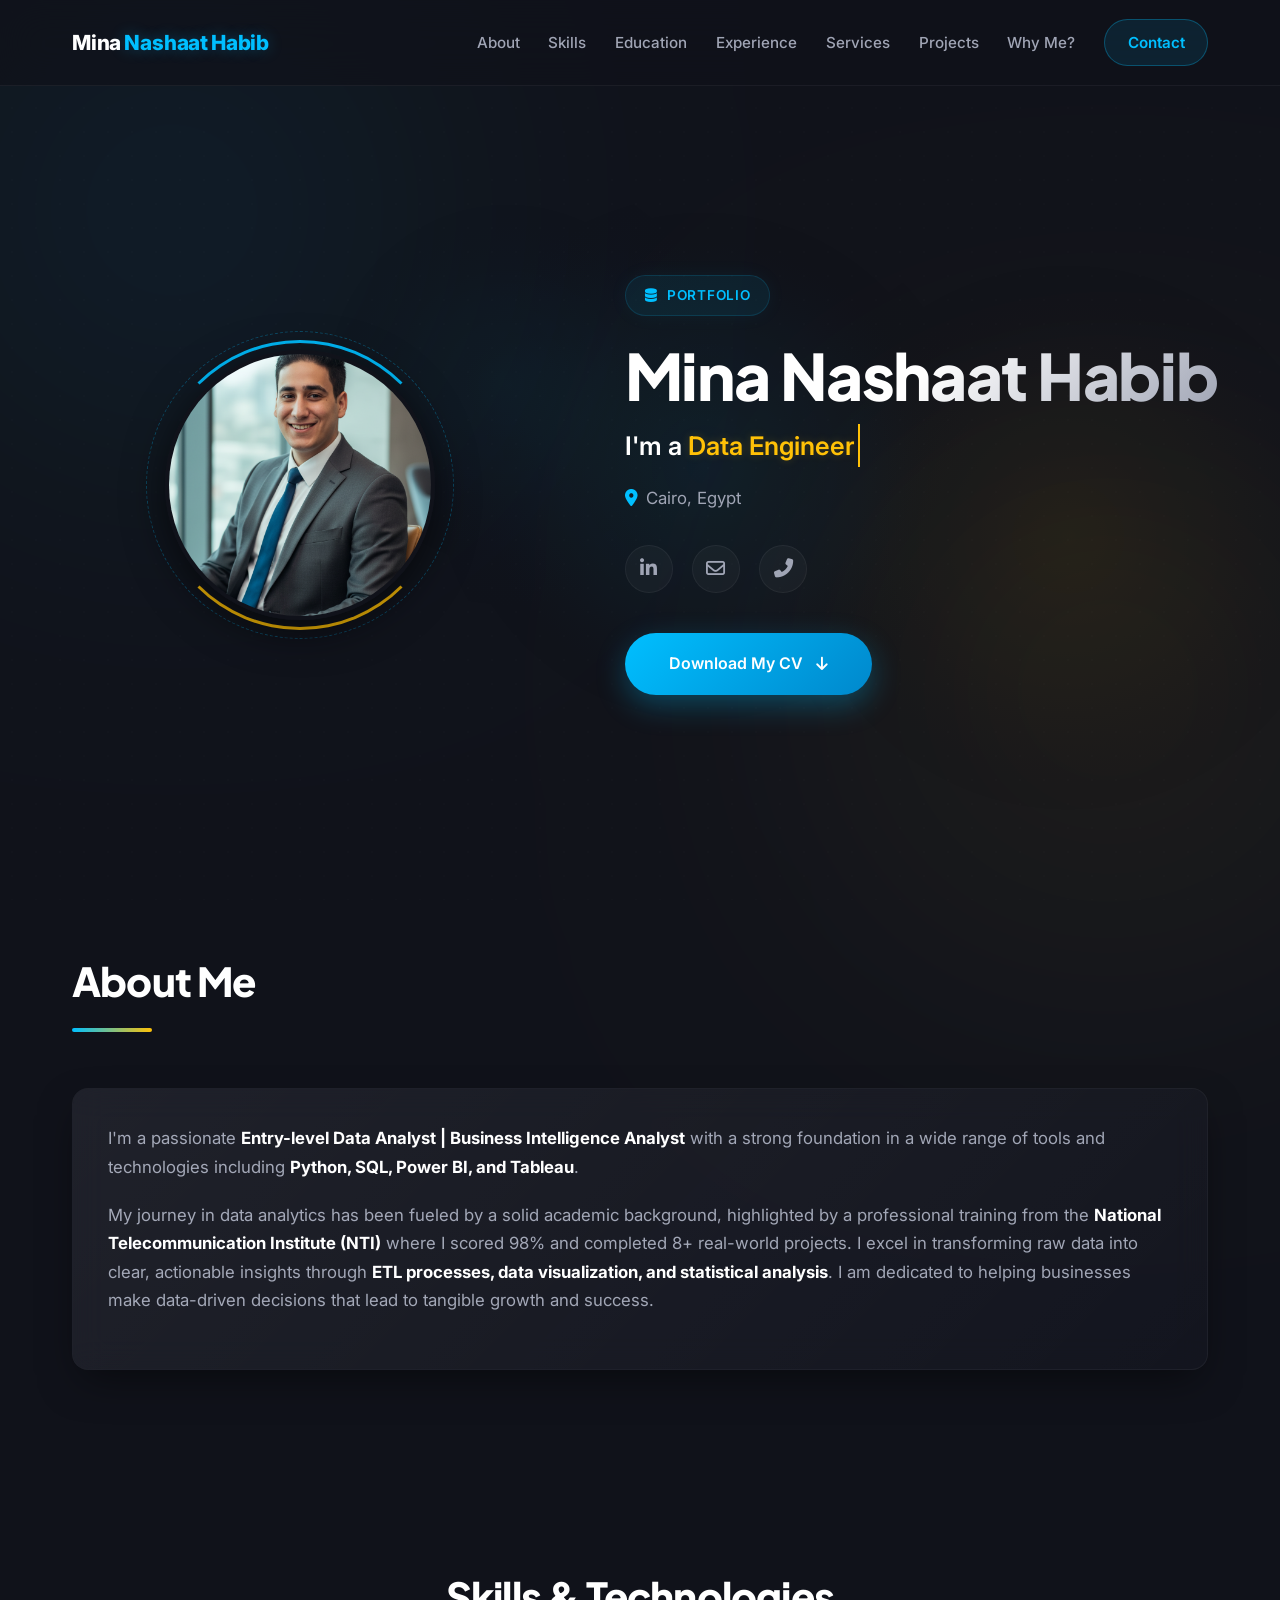
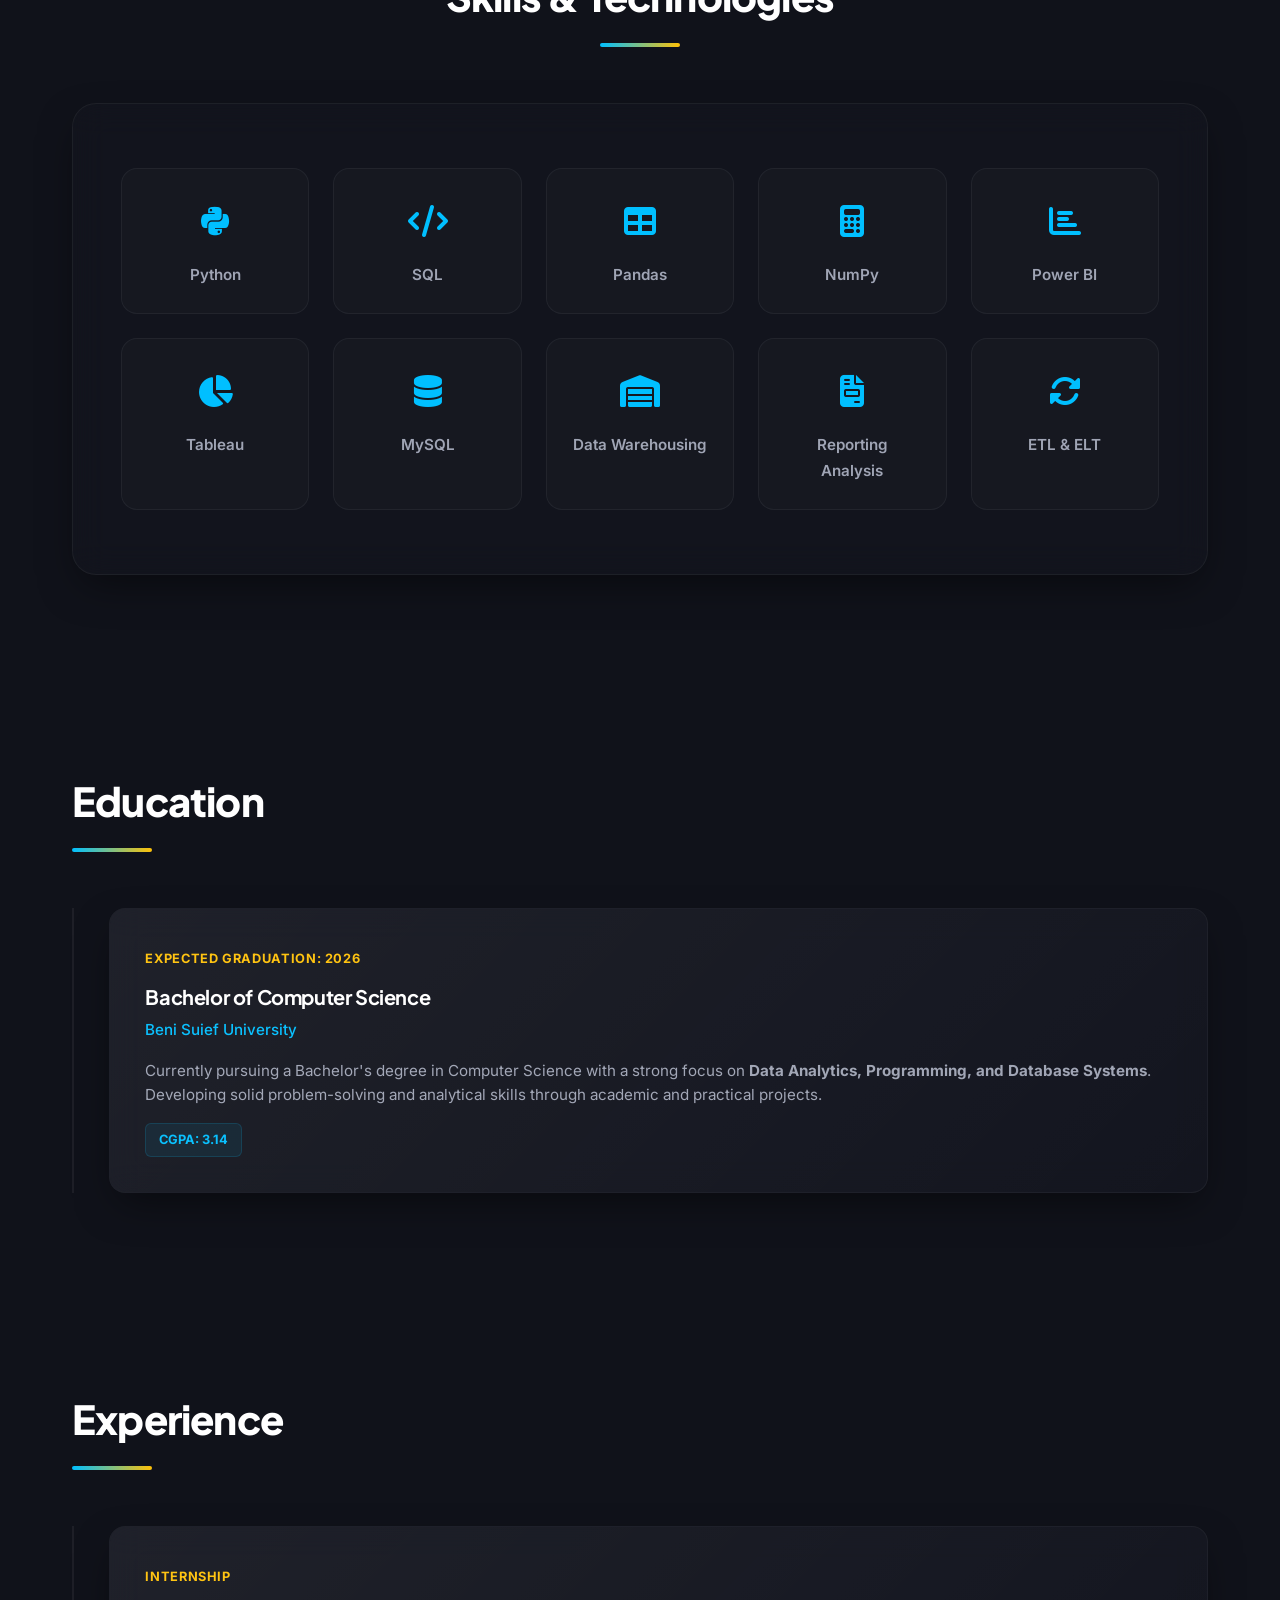
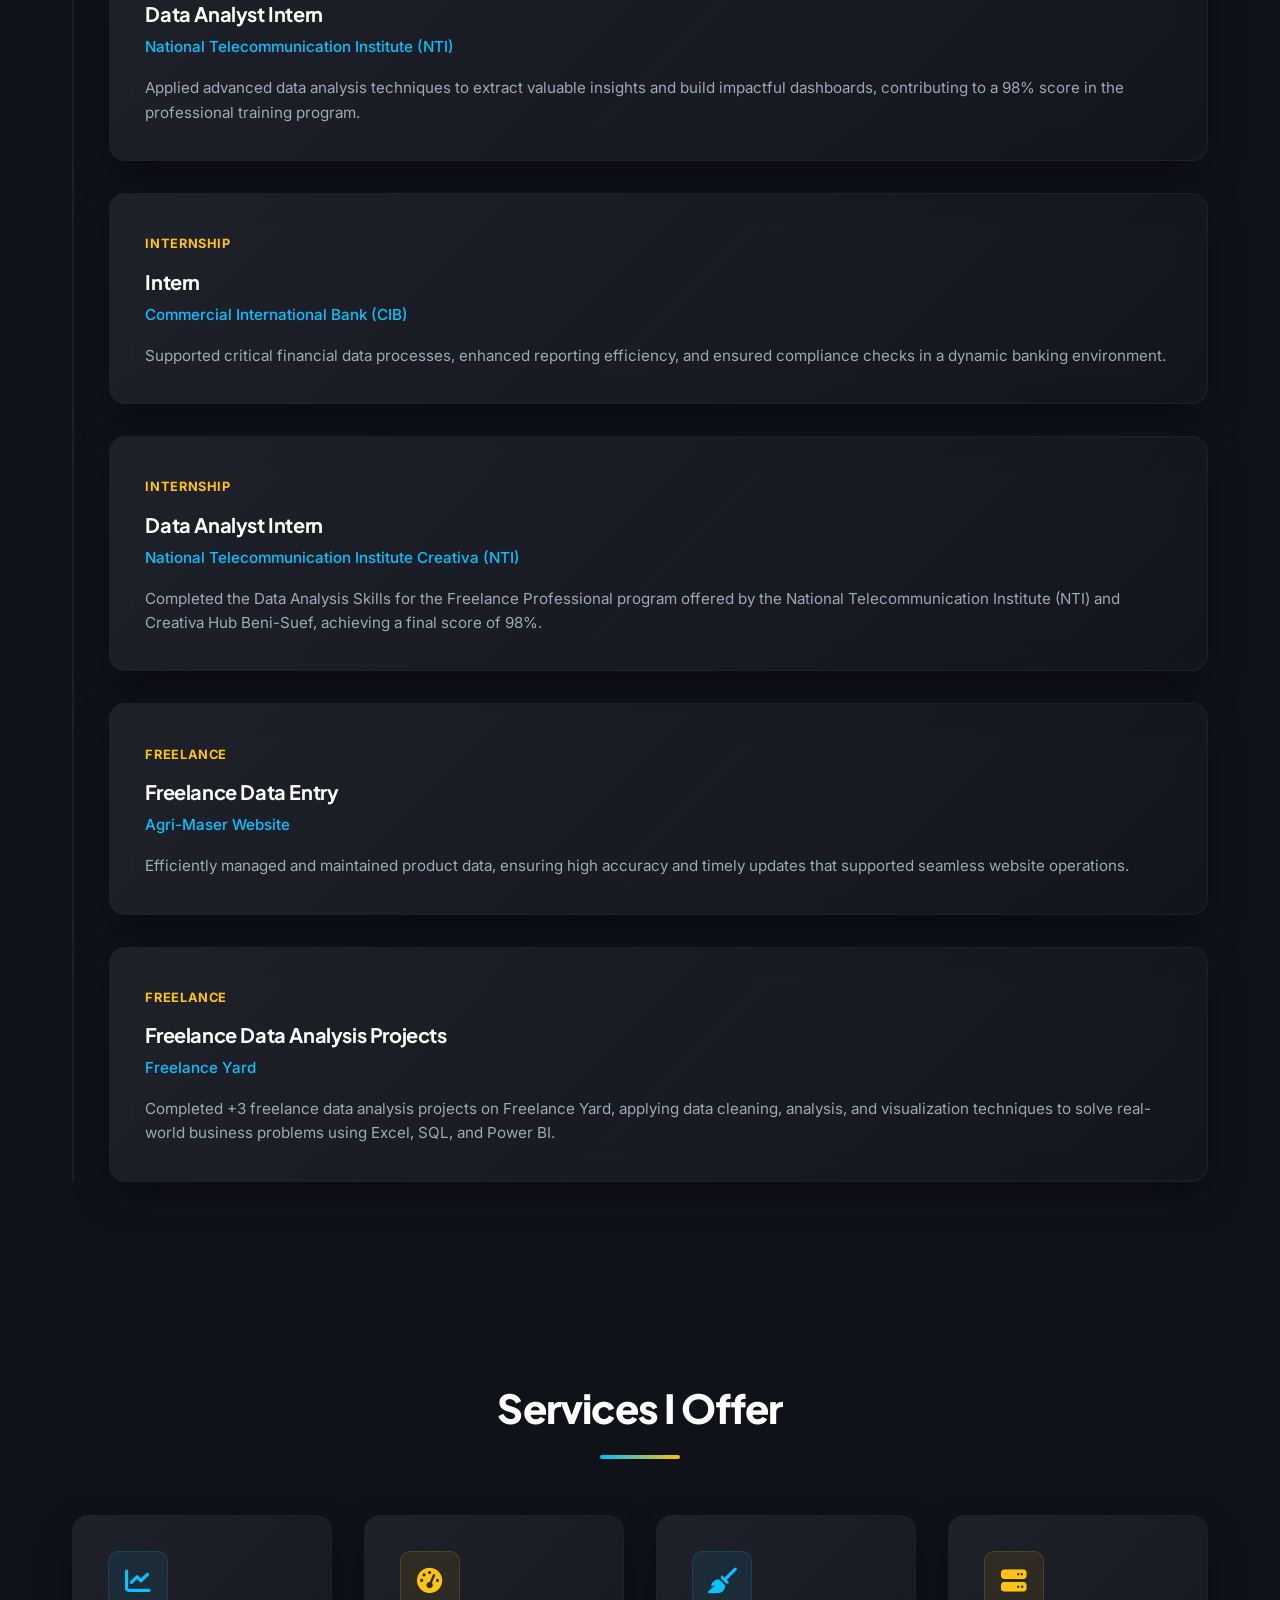
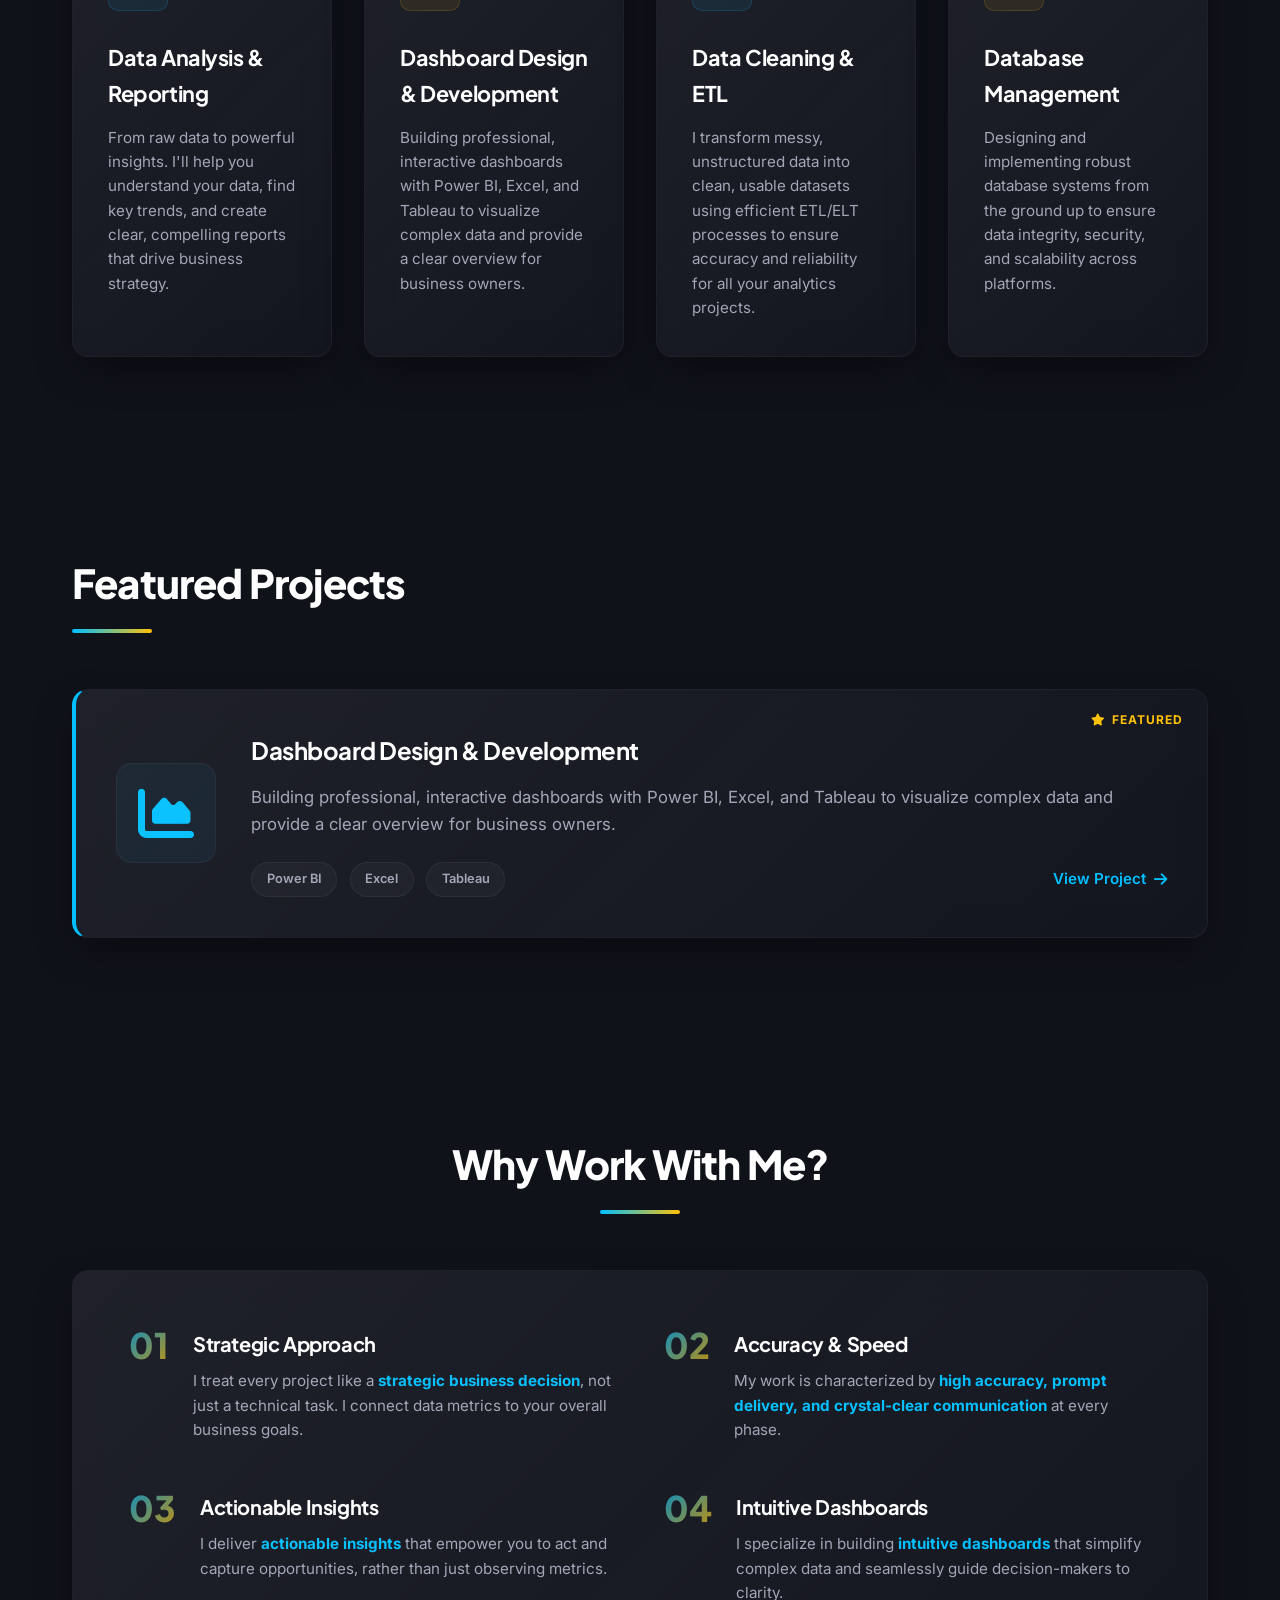
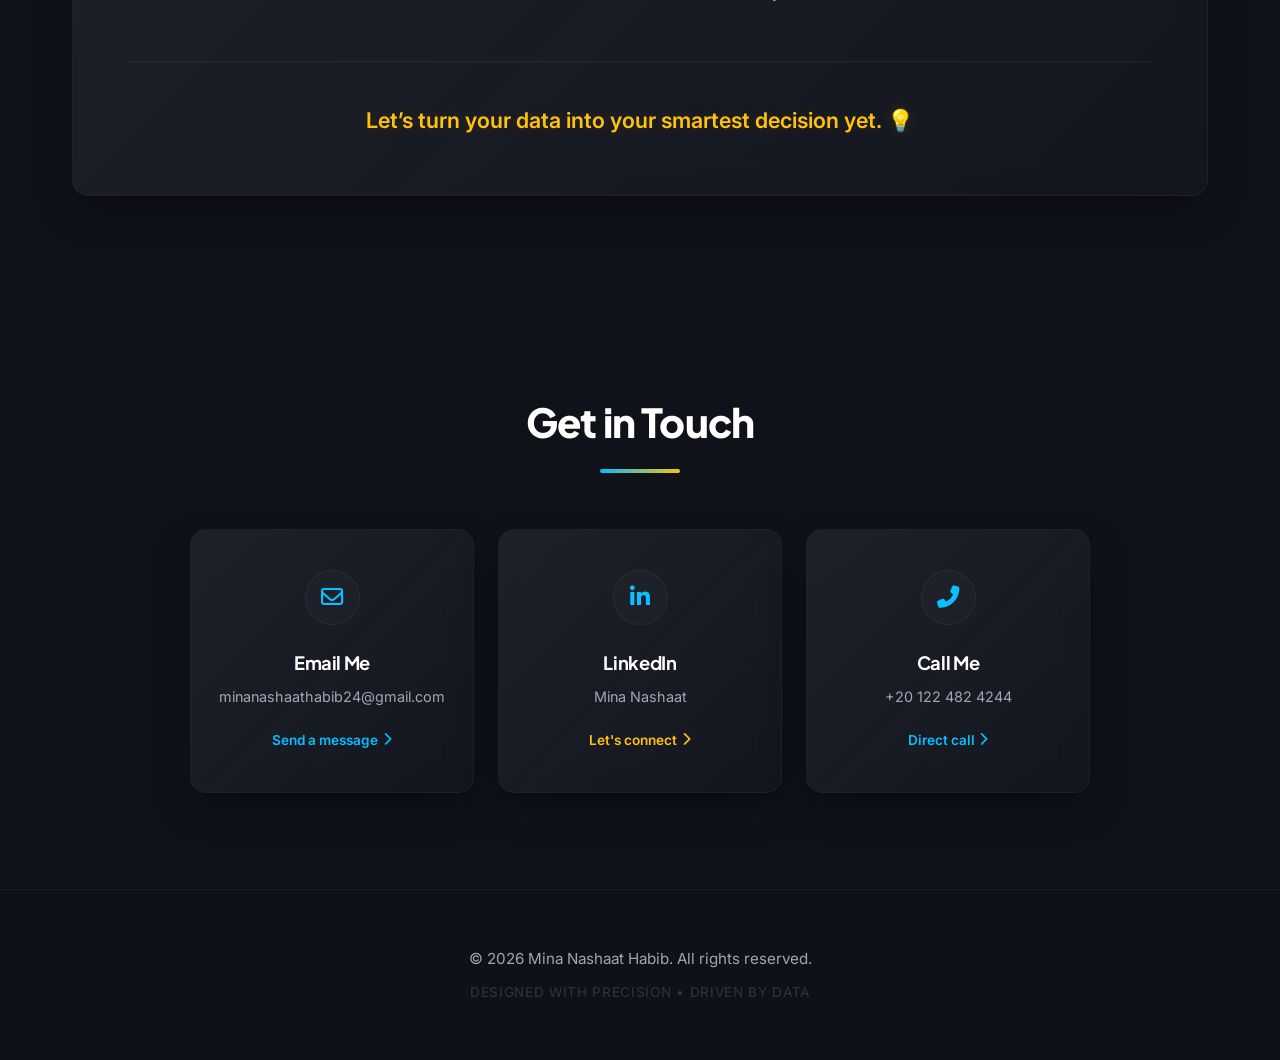
==== index.html @ b63dc6dc "Add files via upload" ====
<!DOCTYPE html>
<html lang="en">
<head>
    <meta charset="UTF-8">
    <meta name="viewport" content="width=device-width, initial-scale=1.0">
    <title>Mina Nashaat Habib | Portfolio</title>
    <meta name="description" content="Portfolio of Mina Nashaat - Entry-level Data Analyst, Business Intelligence Analyst, Data Engineer, and Data Scientist based in Cairo, Egypt. Discover services, projects, and insights.">
    
    <!-- Premium Fonts -->
    <link rel="preconnect" href="https://fonts.googleapis.com">
    <link rel="preconnect" href="https://fonts.gstatic.com" crossorigin>
    <link href="https://fonts.googleapis.com/css2?family=Inter:wght@300;400;500;600;700&family=Plus+Jakarta+Sans:wght@400;500;600;700;800&display=swap" rel="stylesheet">
    
    <!-- Icon Library -->
    <link rel="stylesheet" href="https://cdnjs.cloudflare.com/ajax/libs/font-awesome/6.5.2/css/all.min.css">
    
    <!-- Custom Style System -->
    <link rel="stylesheet" href="style.css">
</head>
<body>
    <!-- Ambient Moving Background -->
    <canvas id="ambient-canvas"></canvas>
    
    <!-- Background Noise & Glow Overlays -->
    <div class="bg-glow bg-glow-blue"></div>
    <div class="bg-glow bg-glow-yellow"></div>
    <div class="noise-overlay"></div>

    <!-- Header & Navigation -->
    <header>
        <nav class="nav-container">
            <div class="logo">
                <span class="logo-text">Mina</span><span class="logo-accent">Nashaat</span><span class="logo-accent">Habib</span>
            </div>
            <div class="nav-links">
                <a href="#about" class="nav-link active">About</a>
                <a href="#skills-box" class="nav-link">Skills</a>
                <a href="#education" class="nav-link">Education</a>
                <a href="#experience" class="nav-link">Experience</a>
                <a href="#services" class="nav-link">Services</a>
                <a href="#projects" class="nav-link">Projects</a>
                <a href="#why-me" class="nav-link">Why Me?</a>
                <a href="#contact" class="nav-link contact-btn">Contact</a>
            </div>
            <button class="menu-toggle" aria-label="Toggle navigation menu" id="menuToggle">
                <i class="fas fa-bars"></i>
            </button>
        </nav>
    </header>

    <main>
        <!-- Hero Section -->
        <section class="hero-section" id="hero">
            <div class="hero-container">
                <div class="hero-avatar-wrapper">
                    <div class="glowing-ring ring-one"></div>
                    <div class="glowing-ring ring-two"></div>
                    <img src="Gemini.png" alt="Mina Nashaat" class="profile-img">
                </div>
                <div class="hero-content">
                    <div class="badge-premium"><i class="fas fa-database"></i> Portfolio</div>
                    <h1 class="hero-title">Mina Nashaat Habib</h1>
                    <div class="roles-wrapper">
                        <span class="roles-label">I'm a </span>
                        <span class="roles-typing" id="rolesTyping"></span>
                    </div>
                    <p class="location"><i class="fas fa-map-marker-alt"></i> Cairo, Egypt</p>
                    <div class="social-icons">
                        <a href="https://www.linkedin.com/in/mina-nashaat-901638364" target="_blank" aria-label="LinkedIn"><i class="fab fa-linkedin-in"></i></a>
                        <a href="mailto:minanashaathabib24@gmail.com" aria-label="Email"><i class="far fa-envelope"></i></a>
                        <a href="tel:+201224824244" aria-label="Phone"><i class="fas fa-phone-alt"></i></a>
                    </div>
                    <div class="hero-actions">
                        <a class="btn-primary" href="Mina Nashaat – Data Analyst Cv.pdf" download>
                            <span>Download My CV</span>
                            <i class="fas fa-arrow-down"></i>
                        </a>
                    </div>
                </div>
            </div>
        </section>

        <!-- About Me Section -->
        <section id="about" class="page-section section-padding">
            <div class="section-header">
                <h2>About Me</h2>
                <div class="header-line"></div>
            </div>
            <div class="about-grid">
                <div class="about-text-card card">
                    <p class="lead-text">
                        I'm a passionate <strong>Entry-level Data Analyst | Business Intelligence Analyst</strong> with a strong foundation in a wide range of tools and technologies including <strong>Python, SQL, Power BI, and Tableau</strong>.
                    </p>
                    <p>
                        My journey in data analytics has been fueled by a solid academic background, highlighted by a professional training from the <strong>National Telecommunication Institute (NTI)</strong> where I scored 98% and completed 8+ real-world projects. I excel in transforming raw data into clear, actionable insights through <strong>ETL processes, data visualization, and statistical analysis</strong>. I am dedicated to helping businesses make data-driven decisions that lead to tangible growth and success.
                    </p>
                </div>
            </div>
        </section>

        <!-- Skills & Technologies -->
        <section class="page-section section-padding" id="skills-box">
            <div class="section-header text-center">
                <h2>Skills & Technologies</h2>
                <div class="header-line center"></div>
            </div>
            <div class="skills-wrapper">
                <div class="skills-grid">
                    <div class="skill-item">
                        <div class="skill-icon"><i class="fab fa-python"></i></div>
                        <span class="skill-name">Python</span>
                    </div>
                    <div class="skill-item">
                        <div class="skill-icon"><i class="fas fa-code"></i></div>
                        <span class="skill-name">SQL</span>
                    </div>
                    <div class="skill-item">
                        <div class="skill-icon"><i class="fas fa-table"></i></div>
                        <span class="skill-name">Pandas</span>
                    </div>
                    <div class="skill-item">
                        <div class="skill-icon"><i class="fas fa-calculator"></i></div>
                        <span class="skill-name">NumPy</span>
                    </div>
                    <div class="skill-item">
                        <div class="skill-icon"><i class="fas fa-chart-bar"></i></div>
                        <span class="skill-name">Power BI</span>
                    </div>
                    <div class="skill-item">
                        <div class="skill-icon"><i class="fas fa-chart-pie"></i></div>
                        <span class="skill-name">Tableau</span>
                    </div>
                    <div class="skill-item">
                        <div class="skill-icon"><i class="fas fa-database"></i></div>
                        <span class="skill-name">MySQL</span>
                    </div>
                    <div class="skill-item">
                        <div class="skill-icon"><i class="fas fa-warehouse"></i></div>
                        <span class="skill-name">Data Warehousing</span>
                    </div>
                    <div class="skill-item">
                        <div class="skill-icon"><i class="fas fa-file-invoice"></i></div>
                        <span class="skill-name">Reporting Analysis</span>
                    </div>
                    <div class="skill-item">
                        <div class="skill-icon"><i class="fas fa-sync-alt"></i></div>
                        <span class="skill-name">ETL & ELT</span>
                    </div>
                </div>
            </div>
        </section>

        <!-- Education Section -->
        <section id="education" class="page-section section-padding">
            <div class="section-header">
                <h2>Education</h2>
                <div class="header-line"></div>
            </div>
            
            <div class="timeline">
                <div class="timeline-item card">
                    <div class="timeline-dot"></div>
                    <span class="timeline-date">Expected Graduation: 2026</span>
                    <h4 class="timeline-title">Bachelor of Computer Science</h4>
                    <span class="timeline-subtitle">Beni Suief University</span>
                    <p class="timeline-desc">
                        Currently pursuing a Bachelor's degree in Computer Science with a strong focus on <strong>Data Analytics, Programming, and Database Systems</strong>. Developing solid problem-solving and analytical skills through academic and practical projects.
                    </p>
                    <div class="timeline-tag">CGPA: 3.14</div>
                </div>
            </div>
        </section>

        <!-- Experience Section -->
        <section id="experience" class="page-section section-padding">
            <div class="section-header">
                <h2>Experience</h2>
                <div class="header-line"></div>
            </div>
            
            <div class="timeline">
                <div class="timeline-item card">
                    <div class="timeline-dot"></div>
                    <span class="timeline-date">Internship</span>
                    <h4 class="timeline-title">Data Analyst Intern</h4>
                    <span class="timeline-subtitle">National Telecommunication Institute (NTI)</span>
                    <p class="timeline-desc">
                        Applied advanced data analysis techniques to extract valuable insights and build impactful dashboards, contributing to a 98% score in the professional training program.
                    </p>
                </div>
                <div class="timeline-item card">
                    <div class="timeline-dot"></div>
                    <span class="timeline-date">Internship</span>
                    <h4 class="timeline-title">Intern</h4>
                    <span class="timeline-subtitle">Commercial International Bank (CIB)</span>
                    <p class="timeline-desc">
                        Supported critical financial data processes, enhanced reporting efficiency, and ensured compliance checks in a dynamic banking environment.
                    </p>
                </div>
                <div class="timeline-item card">
                    <div class="timeline-dot"></div>
                    <span class="timeline-date">Internship</span>
                    <h4 class="timeline-title">Data Analyst Intern</h4>
                    <span class="timeline-subtitle">National Telecommunication Institute Creativa (NTI)</span>
                    <p class="timeline-desc">
                        Completed the Data Analysis Skills for the Freelance Professional program offered by the National Telecommunication Institute (NTI) and Creativa Hub Beni-Suef, achieving a final score of 98%.
                    </p>
                </div>
                <div class="timeline-item card">
                    <div class="timeline-dot"></div>
                    <span class="timeline-date">Freelance</span>
                    <h4 class="timeline-title">Freelance Data Entry</h4>
                    <span class="timeline-subtitle">Agri-Maser Website</span>
                    <p class="timeline-desc">
                        Efficiently managed and maintained product data, ensuring high accuracy and timely updates that supported seamless website operations.
                    </p>
                </div>
                <div class="timeline-item card">
                    <div class="timeline-dot"></div>
                    <span class="timeline-date">Freelance</span>
                    <h4 class="timeline-title">Freelance Data Analysis Projects</h4>
                    <span class="timeline-subtitle">Freelance Yard</span>
                    <p class="timeline-desc">
                        Completed +3 freelance data analysis projects on Freelance Yard, applying data cleaning, analysis, and visualization techniques to solve real-world business problems using Excel, SQL, and Power BI.
                    </p>
                </div>
            </div>
        </section>

        <!-- Services Section -->
        <section id="services" class="page-section section-padding">
            <div class="section-header text-center">
                <h2>Services I Offer</h2>
                <div class="header-line center"></div>
            </div>
            <div class="services-grid">
                <div class="service-card card">
                    <div class="service-icon-wrapper">
                        <i class="fas fa-chart-line"></i>
                    </div>
                    <h3>Data Analysis & Reporting</h3>
                    <p>From raw data to powerful insights. I'll help you understand your data, find key trends, and create clear, compelling reports that drive business strategy.</p>
                </div>
                <div class="service-card card">
                    <div class="service-icon-wrapper">
                        <i class="fas fa-tachometer-alt"></i>
                    </div>
                    <h3>Dashboard Design & Development</h3>
                    <p>Building professional, interactive dashboards with Power BI, Excel, and Tableau to visualize complex data and provide a clear overview for business owners.</p>
                </div>
                <div class="service-card card">
                    <div class="service-icon-wrapper">
                        <i class="fas fa-broom"></i>
                    </div>
                    <h3>Data Cleaning & ETL</h3>
                    <p>I transform messy, unstructured data into clean, usable datasets using efficient ETL/ELT processes to ensure accuracy and reliability for all your analytics projects.</p>
                </div>
                <div class="service-card card">
                    <div class="service-icon-wrapper">
                        <i class="fas fa-server"></i>
                    </div>
                    <h3>Database Management</h3>
                    <p>Designing and implementing robust database systems from the ground up to ensure data integrity, security, and scalability across platforms.</p>
                </div>
            </div>
        </section>

        <!-- Projects Section -->
        <section id="projects" class="page-section section-padding">
            <div class="section-header">
                <h2>Featured Projects</h2>
                <div class="header-line"></div>
            </div>
            <div class="projects-grid">
                <a href="about.html" target="_blank" class="project-card-link">
                    <div class="project-card card">
                        <div class="project-badge"><i class="fas fa-star"></i> Featured</div>
                        <div class="project-icon"><i class="fas fa-chart-area"></i></div>
                        <div class="project-content">
                            <h3>Dashboard Design & Development</h3>
                            <p>
                                Building professional, interactive dashboards with Power BI, Excel, and Tableau to visualize complex data and provide a clear overview for business owners.
                            </p>
                            <div class="project-footer">
                                <span class="project-tech">Power BI</span>
                                <span class="project-tech">Excel</span>
                                <span class="project-tech">Tableau</span>
                                <span class="view-link">View Project <i class="fas fa-arrow-right"></i></span>
                            </div>
                        </div>
                    </div>
                </a>
            </div>
        </section>

        <!-- Why Work With Me Section -->
        <section id="why-me" class="page-section section-padding">
            <div class="section-header text-center">
                <h2>Why Work With Me?</h2>
                <div class="header-line center"></div>
            </div>
            <div class="why-me-container card">
                <div class="why-me-grid">
                    <div class="why-me-item">
                        <div class="why-me-number">01</div>
                        <div class="why-me-content">
                            <h4>Strategic Approach</h4>
                            <p>I treat every project like a <strong>strategic business decision</strong>, not just a technical task. I connect data metrics to your overall business goals.</p>
                        </div>
                    </div>
                    <div class="why-me-item">
                        <div class="why-me-number">02</div>
                        <div class="why-me-content">
                            <h4>Accuracy & Speed</h4>
                            <p>My work is characterized by <strong>high accuracy, prompt delivery, and crystal-clear communication</strong> at every phase.</p>
                        </div>
                    </div>
                    <div class="why-me-item">
                        <div class="why-me-number">03</div>
                        <div class="why-me-content">
                            <h4>Actionable Insights</h4>
                            <p>I deliver <strong>actionable insights</strong> that empower you to act and capture opportunities, rather than just observing metrics.</p>
                        </div>
                    </div>
                    <div class="why-me-item">
                        <div class="why-me-number">04</div>
                        <div class="why-me-content">
                            <h4>Intuitive Dashboards</h4>
                            <p>I specialize in building <strong>intuitive dashboards</strong> that simplify complex data and seamlessly guide decision-makers to clarity.</p>
                        </div>
                    </div>
                </div>
                <div class="why-me-cta">
                    <p class="cta-message">Let’s turn your data into your smartest decision yet. 💡</p>
                </div>
            </div>
        </section>

        <!-- Contact Section -->
        <section id="contact" class="page-section section-padding">
            <div class="section-header text-center">
                <h2>Get in Touch</h2>
                <div class="header-line center"></div>
            </div>
            
            <div class="contact-wrapper">
                <div class="contact-info-cards">
                    <div class="contact-card card clickable" onclick="window.location.href='mailto:minanashaathabib24@gmail.com'">
                        <div class="contact-icon"><i class="far fa-envelope"></i></div>
                        <h3>Email Me</h3>
                        <p class="contact-value">minanashaathabib24@gmail.com</p>
                        <span class="contact-action">Send a message <i class="fas fa-chevron-right"></i></span>
                    </div>
                    
                    <div class="contact-card card clickable" onclick="window.open('https://www.linkedin.com/in/mina-nashaat-901638364', '_blank')">
                        <div class="contact-icon"><i class="fab fa-linkedin-in"></i></div>
                        <h3>LinkedIn</h3>
                        <p class="contact-value">Mina Nashaat</p>
                        <span class="contact-action">Let's connect <i class="fas fa-chevron-right"></i></span>
                    </div>

                    <div class="contact-card card clickable" onclick="window.location.href='tel:+201224824244'">
                        <div class="contact-icon"><i class="fas fa-phone-alt"></i></div>
                        <h3>Call Me</h3>
                        <p class="contact-value">+20 122 482 4244</p>
                        <span class="contact-action">Direct call <i class="fas fa-chevron-right"></i></span>
                    </div>
                </div>
            </div>
        </section>
    </main>

    <!-- Scroll to Top Button -->
    <button class="scroll-to-top" id="scrollTopBtn" aria-label="Scroll to top">
        <i class="fas fa-chevron-up"></i>
    </button>

    <footer>
        <div class="footer-container">
            <p>&copy; 2026 Mina Nashaat Habib. All rights reserved.</p>
            <p class="footer-sub">Designed with precision &bull; Driven by Data</p>
        </div>
    </footer>

    <!-- Core Script System -->
    <script src="script.js"></script>
</body>
</html>
---- style.css ----
/* ==========================================================================
   🎨 Brand Core Design System & Tokens
   ========================================================================== */
:root {
    /* Color Palette */
    --dark-bg: #10121a;
    --dark-primary: #191c26;
    --text-color: #e0e0e0;
    --text-muted: #a0a5b5;
    --accent-blue: #00bfff;
    --accent-blue-rgb: 0, 191, 255;
    --accent-yellow: #ffc107;
    --accent-yellow-rgb: 255, 193, 7;
    
    /* Premium Glassmorphism Tokens */
    --card-bg: rgba(25, 28, 38, 0.45);
    --border-color: rgba(255, 255, 255, 0.05);
    --border-glow-blue: rgba(0, 191, 255, 0.25);
    --border-glow-yellow: rgba(255, 193, 7, 0.25);
    --glass-shadow: 0 16px 40px -10px rgba(0, 0, 0, 0.5);
    
    /* Layout Tokens */
    --max-width: 1200px;
    --border-radius-lg: 24px;
    --border-radius-md: 16px;
    --border-radius-sm: 10px;
    --transition-smooth: all 0.4s cubic-bezier(0.16, 1, 0.3, 1);
    --transition-bounce: all 0.5s cubic-bezier(0.175, 0.885, 0.32, 1.275);
}

/* ==========================================================================
   🧱 Reset & Core Layout Style
   ========================================================================== */
* {
    box-sizing: border-box;
    margin: 0;
    padding: 0;
    scroll-behavior: smooth;
}

body {
    background-color: var(--dark-bg);
    color: var(--text-color);
    font-family: 'Inter', -apple-system, BlinkMacSystemFont, "Segoe UI", Roboto, sans-serif;
    line-height: 1.7;
    overflow-x: hidden;
    position: relative;
    -webkit-font-smoothing: antialiased;
}

h1, h2, h3, h4, h5, h6 {
    font-family: 'Plus Jakarta Sans', sans-serif;
    font-weight: 700;
    color: #ffffff;
    letter-spacing: -0.02em;
}

/* Custom Scrollbar */
::-webkit-scrollbar {
    width: 10px;
}
::-webkit-scrollbar-track {
    background: var(--dark-bg);
}
::-webkit-scrollbar-thumb {
    background: rgba(255, 255, 255, 0.1);
    border-radius: 5px;
    border: 2px solid var(--dark-bg);
    transition: var(--transition-smooth);
}
::-webkit-scrollbar-thumb:hover {
    background: var(--accent-blue);
}

/* ==========================================================================
   ✨ Background Ambient Effects
   ========================================================================== */
#ambient-canvas {
    position: fixed;
    top: 0;
    left: 0;
    width: 100vw;
    height: 100vh;
    z-index: -3;
    pointer-events: none;
    opacity: 0.85;
}

/* Ambient Radial Glow Overlays */
.bg-glow {
    position: fixed;
    width: 600px;
    height: 600px;
    border-radius: 50%;
    filter: blur(140px);
    z-index: -2;
    pointer-events: none;
    opacity: 0.15;
    mix-blend-mode: screen;
}

.bg-glow-blue {
    top: -10%;
    left: -10%;
    background: radial-gradient(circle, var(--accent-blue) 0%, transparent 70%);
    animation: drift-slow 25s ease-in-out infinite alternate;
}

.bg-glow-yellow {
    bottom: -10%;
    right: -10%;
    background: radial-gradient(circle, var(--accent-yellow) 0%, transparent 70%);
    animation: drift-slow 20s ease-in-out infinite alternate-reverse;
}

.noise-overlay {
    position: fixed;
    top: 0;
    left: 0;
    width: 100%;
    height: 100%;
    background-image: radial-gradient(rgba(255,255,255,0.02) 1px, transparent 0);
    background-size: 24px 24px;
    z-index: -1;
    pointer-events: none;
    opacity: 0.6;
}

@keyframes drift-slow {
    0% { transform: translate(0, 0) scale(1) rotate(0deg); }
    50% { transform: translate(80px, 40px) scale(1.1) rotate(180deg); }
    100% { transform: translate(-40px, 80px) scale(0.9) rotate(360deg); }
}

/* ==========================================================================
   💎 Glassmorphism Card System
   ========================================================================== */
.card {
    background: var(--card-bg);
    border: 1px solid var(--border-color);
    border-radius: var(--border-radius-md);
    padding: 2.2rem;
    backdrop-filter: blur(16px);
    -webkit-backdrop-filter: blur(16px);
    box-shadow: var(--glass-shadow);
    transition: var(--transition-smooth);
    position: relative;
    overflow: hidden;
}

.card::before {
    content: '';
    position: absolute;
    top: 0;
    left: 0;
    width: 100%;
    height: 100%;
    background: linear-gradient(135deg, rgba(255,255,255,0.05) 0%, transparent 100%);
    pointer-events: none;
    z-index: 1;
}

/* Card Hover Interactions */
.card:hover {
    transform: translateY(-8px);
    border-color: rgba(255, 255, 255, 0.12);
    box-shadow: 0 22px 50px -15px rgba(0, 0, 0, 0.7), 
                0 0 30px rgba(0, 191, 255, 0.05);
}

/* ==========================================================================
   🔝 Navigation & Header
   ========================================================================== */
header {
    position: sticky;
    top: 0;
    background: rgba(16, 18, 26, 0.7);
    backdrop-filter: blur(20px);
    -webkit-backdrop-filter: blur(20px);
    border-bottom: 1px solid var(--border-color);
    z-index: 1000;
    transition: var(--transition-smooth);
}

.nav-container {
    max-width: var(--max-width);
    margin: auto;
    display: flex;
    align-items: center;
    justify-content: space-between;
    padding: 1.2rem 2rem;
}

.logo {
    font-size: 1.3rem;
    font-weight: 800;
    letter-spacing: -0.01em;
    display: flex;
    gap: 0.2rem;
    align-items: center;
    cursor: pointer;
}

.logo-text {
    color: #ffffff;
}

.logo-accent {
    color: var(--accent-blue);
    text-shadow: 0 0 15px rgba(0, 191, 255, 0.3);
}

.nav-links {
    display: flex;
    align-items: center;
    gap: 1.8rem;
}

.nav-link {
    color: var(--text-muted);
    text-decoration: none;
    font-size: 0.95rem;
    font-weight: 500;
    transition: var(--transition-smooth);
    position: relative;
    padding: 0.4rem 0;
}

.nav-link::after {
    content: '';
    position: absolute;
    bottom: 0;
    left: 0;
    width: 0;
    height: 2px;
    background: linear-gradient(90deg, var(--accent-blue), var(--accent-yellow));
    transition: var(--transition-smooth);
    border-radius: 2px;
}

.nav-link:hover {
    color: #ffffff;
}

.nav-link:hover::after,
.nav-link.active::after {
    width: 100%;
}

.nav-link.active {
    color: var(--accent-blue);
    font-weight: 600;
}

.contact-btn {
    padding: 0.6rem 1.4rem;
    background: rgba(0, 191, 255, 0.1);
    border: 1px solid rgba(0, 191, 255, 0.3);
    border-radius: 30px;
    font-weight: 600;
    color: var(--accent-blue) !important;
}

.contact-btn:hover {
    background: var(--accent-blue);
    color: #ffffff !important;
    box-shadow: 0 0 20px rgba(0, 191, 255, 0.4);
    transform: translateY(-2px);
}

.contact-btn::after {
    display: none;
}

.menu-toggle {
    display: none;
    background: none;
    border: none;
    color: #ffffff;
    font-size: 1.4rem;
    cursor: pointer;
    z-index: 1001;
}

/* ==========================================================================
   🌟 Hero Section
   ========================================================================== */
.hero-section {
    position: relative;
    padding: 7rem 2rem 5rem;
    display: flex;
    justify-content: center;
    align-items: center;
    min-height: 85vh;
}

.hero-container {
    max-width: var(--max-width);
    width: 100%;
    display: grid;
    grid-template-columns: 1.1fr 1.3fr;
    gap: 4rem;
    align-items: center;
}

/* Avatar Pulsing Outlines */
.hero-avatar-wrapper {
    position: relative;
    width: 320px;
    height: 320px;
    justify-self: center;
    display: flex;
    justify-content: center;
    align-items: center;
}

.profile-img {
    width: 270px;
    height: 270px;
    border-radius: 50%;
    object-fit: cover;
    z-index: 5;
    border: 4px solid var(--dark-bg);
    box-shadow: 0 10px 40px rgba(0, 0, 0, 0.6);
    transition: var(--transition-bounce);
}

.hero-avatar-wrapper:hover .profile-img {
    transform: scale(1.05) rotate(3deg);
    border-color: rgba(var(--accent-blue-rgb), 0.5);
}

.glowing-ring {
    position: absolute;
    border-radius: 50%;
    top: 50%;
    left: 50%;
    transform: translate(-50%, -50%);
    pointer-events: none;
}

.ring-one {
    width: 290px;
    height: 290px;
    border: 3px solid transparent;
    border-top-color: var(--accent-blue);
    border-bottom-color: var(--accent-yellow);
    z-index: 2;
    animation: spin-glowing 15s linear infinite;
}

.ring-two {
    width: 308px;
    height: 308px;
    border: 1.5px dashed var(--accent-blue);
    opacity: 0.3;
    z-index: 1;
    animation: spin-glowing 25s linear infinite reverse;
}

.hero-avatar-wrapper:hover .ring-one {
    animation-duration: 6s;
    box-shadow: 0 0 30px rgba(0, 191, 255, 0.2);
}

@keyframes spin-glowing {
    from { transform: translate(-50%, -50%) rotate(0deg); }
    to { transform: translate(-50%, -50%) rotate(360deg); }
}

/* Hero Content */
.hero-content {
    display: flex;
    flex-direction: column;
    align-items: flex-start;
}

.badge-premium {
    display: inline-flex;
    align-items: center;
    gap: 0.6rem;
    padding: 0.5rem 1.2rem;
    background: rgba(0, 191, 255, 0.08);
    border: 1px solid rgba(0, 191, 255, 0.15);
    color: var(--accent-blue);
    font-size: 0.85rem;
    font-weight: 600;
    border-radius: 40px;
    margin-bottom: 1.5rem;
    letter-spacing: 0.05em;
    text-transform: uppercase;
    box-shadow: 0 0 20px rgba(0, 191, 255, 0.05);
}

.hero-title {
    font-size: 4rem;
    line-height: 1.1;
    margin-bottom: 1rem;
    font-weight: 800;
    background: linear-gradient(135deg, #ffffff 50%, var(--text-muted) 100%);
    -webkit-background-clip: text;
    -webkit-text-fill-color: transparent;
}

.roles-wrapper {
    font-size: 1.6rem;
    font-weight: 600;
    color: #ffffff;
    margin-bottom: 1.2rem;
    height: 2.4rem;
    display: flex;
    align-items: center;
}

.roles-typing {
    color: var(--accent-yellow);
    border-right: 2px solid var(--accent-yellow);
    padding-right: 4px;
    margin-left: 0.4rem;
    animation: blink-caret 0.75s step-end infinite;
    text-shadow: 0 0 10px rgba(255, 193, 7, 0.2);
}

@keyframes blink-caret {
    from, to { border-color: transparent }
    50% { border-color: var(--accent-yellow); }
}

.location {
    font-size: 1.05rem;
    color: var(--text-muted);
    display: flex;
    align-items: center;
    gap: 0.5rem;
    margin-bottom: 2rem;
}

.location i {
    color: var(--accent-blue);
}

.social-icons {
    display: flex;
    gap: 1.2rem;
    margin-bottom: 2.5rem;
}

.social-icons a {
    display: flex;
    justify-content: center;
    align-items: center;
    width: 48px;
    height: 48px;
    border-radius: 50%;
    background: rgba(255, 255, 255, 0.03);
    border: 1px solid var(--border-color);
    color: var(--text-muted);
    font-size: 1.2rem;
    text-decoration: none;
    transition: var(--transition-bounce);
}

.social-icons a:hover {
    color: #ffffff;
    transform: translateY(-5px);
    background: rgba(0, 191, 255, 0.15);
    border-color: var(--accent-blue);
    box-shadow: 0 0 25px rgba(0, 191, 255, 0.3);
}

/* Call to Action Button */
.btn-primary {
    display: inline-flex;
    align-items: center;
    gap: 0.8rem;
    padding: 1.1rem 2.8rem;
    background: linear-gradient(135deg, var(--accent-blue) 0%, #0088cc 100%);
    color: #ffffff;
    font-weight: 600;
    font-size: 1rem;
    text-decoration: none;
    border-radius: 50px;
    box-shadow: 0 10px 30px rgba(0, 191, 255, 0.3);
    transition: var(--transition-bounce);
    position: relative;
    overflow: hidden;
    border: none;
    cursor: pointer;
}

.btn-primary::before {
    content: '';
    position: absolute;
    top: 0;
    left: -100%;
    width: 100%;
    height: 100%;
    background: linear-gradient(90deg, transparent, rgba(255,255,255,0.2), transparent);
    transition: 0.6s;
}

.btn-primary:hover::before {
    left: 100%;
}

.btn-primary:hover {
    transform: translateY(-4px) scale(1.02);
    box-shadow: 0 15px 35px rgba(0, 191, 255, 0.5), 
                0 0 20px rgba(0, 191, 255, 0.2);
}

.btn-primary i {
    font-size: 0.95rem;
    transition: var(--transition-smooth);
}

.btn-primary:hover i {
    transform: translateY(3px);
}

/* ==========================================================================
   📂 Page Sections Layout & Reveal
   ========================================================================== */
.page-section {
    max-width: var(--max-width);
    margin: auto;
    opacity: 0;
    transform: translateY(50px);
    transition: opacity 0.8s cubic-bezier(0.16, 1, 0.3, 1),
                transform 0.8s cubic-bezier(0.16, 1, 0.3, 1);
}

.page-section.show {
    opacity: 1;
    transform: translateY(0);
}

.section-padding {
    padding: 6rem 2rem;
}

/* Section Header */
.section-header {
    margin-bottom: 3.5rem;
    position: relative;
}

.section-header.text-center {
    text-align: center;
}

.section-header h2 {
    font-size: 2.5rem;
    font-weight: 800;
    margin-bottom: 0.8rem;
    display: inline-block;
}

.header-line {
    width: 80px;
    height: 4px;
    background: linear-gradient(90deg, var(--accent-blue), var(--accent-yellow));
    border-radius: 2px;
}

.header-line.center {
    margin: 0 auto;
}

/* ==========================================================================
   👤 About Section
   ========================================================================== */
.about-grid {
    display: grid;
    grid-template-columns: 1fr;
    gap: 2.5rem;
}

.lead-text {
    font-size: 1.25rem;
    color: #ffffff;
    line-height: 1.7;
    margin-bottom: 1.5rem;
}

.about-text-card p {
    color: var(--text-muted);
    font-size: 1.05rem;
    margin-bottom: 1.2rem;
}

.about-text-card p strong {
    color: #ffffff;
}

/* ==========================================================================
   🏷️ Skills Grid Section
   ========================================================================== */
.skills-wrapper {
    background: rgba(25, 28, 38, 0.3);
    border: 1px solid var(--border-color);
    padding: 4rem 3rem;
    border-radius: var(--border-radius-lg);
    backdrop-filter: blur(16px);
    -webkit-backdrop-filter: blur(16px);
    box-shadow: var(--glass-shadow);
}

.skills-grid {
    display: grid;
    grid-template-columns: repeat(auto-fill, minmax(180px, 1fr));
    gap: 1.5rem;
}

.skill-item {
    background: rgba(255, 255, 255, 0.02);
    border: 1px solid var(--border-color);
    padding: 1.6rem;
    border-radius: var(--border-radius-md);
    text-align: center;
    transition: var(--transition-bounce);
    display: flex;
    flex-direction: column;
    align-items: center;
    gap: 0.8rem;
    cursor: default;
}

.skill-icon {
    font-size: 2rem;
    color: var(--accent-blue);
    transition: var(--transition-smooth);
}

.skill-name {
    font-weight: 600;
    font-size: 0.95rem;
    color: var(--text-muted);
    transition: var(--transition-smooth);
}

/* Skill Hover State */
.skill-item:hover {
    transform: translateY(-8px) scale(1.03);
    background: rgba(0, 191, 255, 0.08);
    border-color: var(--border-glow-blue);
    box-shadow: 0 12px 25px -8px rgba(0, 191, 255, 0.3);
}

.skill-item:hover .skill-icon {
    transform: scale(1.15);
    color: #ffffff;
}

.skill-item:hover .skill-name {
    color: #ffffff;
}

/* Specific yellow brand focus for secondary items */
.skill-item:nth-child(even):hover {
    background: rgba(255, 193, 7, 0.08);
    border-color: var(--border-glow-yellow);
    box-shadow: 0 12px 25px -8px rgba(255, 193, 7, 0.3);
}

/* ==========================================================================
   ⏳ Journey & Chronological Timeline
   ========================================================================== */
.timeline-container {
    display: grid;
    grid-template-columns: 1fr 1fr;
    gap: 3.5rem;
}

.column-title {
    font-size: 1.5rem;
    font-weight: 700;
    margin-bottom: 2.5rem;
    display: flex;
    align-items: center;
    gap: 0.8rem;
    color: #ffffff;
}

.column-title i {
    color: var(--accent-blue);
}

.timeline {
    border-left: 2px solid rgba(255, 255, 255, 0.06);
    padding-left: 2.2rem;
    position: relative;
    display: flex;
    flex-direction: column;
    gap: 2rem;
}

.timeline-item {
    position: relative;
    background: var(--card-bg);
}

.timeline-dot {
    position: absolute;
    width: 14px;
    height: 14px;
    background: var(--dark-bg);
    border: 3px solid var(--accent-blue);
    border-radius: 50%;
    left: -2.7rem;
    top: 2.4rem;
    transition: var(--transition-bounce);
    box-shadow: 0 0 10px rgba(0, 191, 255, 0.4);
}

.timeline-item:hover .timeline-dot {
    transform: scale(1.4);
    background: var(--accent-blue);
    box-shadow: 0 0 15px rgba(0, 191, 255, 0.8);
}

.timeline-date {
    display: inline-block;
    font-size: 0.8rem;
    font-weight: 700;
    text-transform: uppercase;
    letter-spacing: 0.05em;
    color: var(--accent-yellow);
    margin-bottom: 0.6rem;
}

.timeline-title {
    font-size: 1.25rem;
    font-weight: 700;
    color: #ffffff;
    margin-bottom: 0.2rem;
}

.timeline-subtitle {
    display: block;
    font-size: 0.95rem;
    color: var(--accent-blue);
    font-weight: 500;
    margin-bottom: 1rem;
}

.timeline-desc {
    color: var(--text-muted);
    font-size: 0.95rem;
    line-height: 1.6;
}

.timeline-tag {
    display: inline-block;
    padding: 0.3rem 0.8rem;
    background: rgba(0, 191, 255, 0.08);
    border: 1px solid rgba(0, 191, 255, 0.15);
    color: var(--accent-blue);
    font-size: 0.8rem;
    font-weight: 700;
    border-radius: 6px;
    margin-top: 1rem;
}

/* ==========================================================================
   💼 Services Grid
   ========================================================================== */
.services-grid {
    display: grid;
    grid-template-columns: repeat(auto-fit, minmax(260px, 1fr));
    gap: 2rem;
}

.service-card {
    text-align: left;
    display: flex;
    flex-direction: column;
    align-items: flex-start;
}

.service-icon-wrapper {
    width: 60px;
    height: 60px;
    background: rgba(0, 191, 255, 0.08);
    border: 1px solid rgba(0, 191, 255, 0.15);
    border-radius: var(--border-radius-sm);
    display: flex;
    justify-content: center;
    align-items: center;
    font-size: 1.6rem;
    color: var(--accent-blue);
    margin-bottom: 1.8rem;
    transition: var(--transition-bounce);
}

.service-card:hover .service-icon-wrapper {
    background: var(--accent-blue);
    color: #ffffff;
    transform: scale(1.1) rotate(5deg);
    box-shadow: 0 8px 25px rgba(0, 191, 255, 0.4);
}

.service-card h3 {
    font-size: 1.35rem;
    margin-bottom: 0.8rem;
    font-weight: 700;
}

.service-card p {
    color: var(--text-muted);
    font-size: 0.95rem;
    line-height: 1.6;
}

.service-card:nth-child(even) .service-icon-wrapper {
    background: rgba(255, 193, 7, 0.08);
    border-color: rgba(255, 193, 7, 0.15);
    color: var(--accent-yellow);
}

.service-card:nth-child(even):hover .service-icon-wrapper {
    background: var(--accent-yellow);
    color: #ffffff;
    box-shadow: 0 8px 25px rgba(255, 193, 7, 0.4);
}

/* ==========================================================================
   📁 Projects Display Grid
   ========================================================================== */
.project-card-link {
    text-decoration: none;
    color: inherit;
    display: block;
}

.project-card {
    display: grid;
    grid-template-columns: auto 1fr;
    gap: 2.2rem;
    align-items: center;
    padding: 2.5rem;
    position: relative;
    border-left: 4px solid var(--accent-blue);
}

.project-badge {
    position: absolute;
    top: 1.2rem;
    right: 1.5rem;
    font-size: 0.75rem;
    font-weight: 700;
    color: var(--accent-yellow);
    text-transform: uppercase;
    letter-spacing: 0.08em;
    display: flex;
    align-items: center;
    gap: 0.4rem;
}

.project-icon {
    font-size: 3.5rem;
    color: var(--accent-blue);
    background: rgba(0, 191, 255, 0.05);
    width: 100px;
    height: 100px;
    border-radius: var(--border-radius-md);
    display: flex;
    justify-content: center;
    align-items: center;
    transition: var(--transition-bounce);
    border: 1px solid var(--border-color);
}

.project-card:hover .project-icon {
    transform: scale(1.08) rotate(-3deg);
    background: rgba(0, 191, 255, 0.12);
    border-color: var(--accent-blue);
}

.project-content h3 {
    font-size: 1.5rem;
    margin-bottom: 0.8rem;
}

.project-content p {
    color: var(--text-muted);
    font-size: 1.05rem;
    margin-bottom: 1.5rem;
    line-height: 1.6;
}

.project-footer {
    display: flex;
    flex-wrap: wrap;
    align-items: center;
    gap: 0.8rem;
}

.project-tech {
    padding: 0.35rem 0.9rem;
    background: rgba(255, 255, 255, 0.03);
    border: 1px solid var(--border-color);
    border-radius: 30px;
    font-size: 0.8rem;
    font-weight: 600;
    color: var(--text-muted);
}

.view-link {
    margin-left: auto;
    font-weight: 600;
    font-size: 0.95rem;
    color: var(--accent-blue);
    display: flex;
    align-items: center;
    gap: 0.5rem;
    transition: var(--transition-smooth);
}

.project-card:hover .view-link {
    color: #ffffff;
}

.project-card:hover .view-link i {
    transform: translateX(5px);
}

/* ==========================================================================
   🤝 Why Work With Me Container
   ========================================================================== */
.why-me-container {
    padding: 3.5rem;
}

.why-me-grid {
    display: grid;
    grid-template-columns: 1fr 1fr;
    gap: 3rem;
}

.why-me-item {
    display: flex;
    gap: 1.5rem;
    align-items: flex-start;
}

.why-me-number {
    font-size: 2.2rem;
    font-weight: 800;
    font-family: 'Plus Jakarta Sans', sans-serif;
    color: rgba(var(--accent-blue-rgb), 0.15);
    line-height: 1;
    background: linear-gradient(135deg, var(--accent-blue), var(--accent-yellow));
    -webkit-background-clip: text;
    -webkit-text-fill-color: transparent;
    opacity: 0.7;
}

.why-me-content h4 {
    font-size: 1.25rem;
    margin-bottom: 0.5rem;
    font-weight: 700;
    color: #ffffff;
}

.why-me-content p {
    color: var(--text-muted);
    font-size: 0.95rem;
    line-height: 1.6;
}

.why-me-content strong {
    color: var(--accent-blue);
}

.why-me-cta {
    margin-top: 3.5rem;
    padding-top: 2.5rem;
    border-top: 1px solid rgba(255, 255, 255, 0.06);
    text-align: center;
}

.cta-message {
    font-size: 1.35rem;
    font-weight: 600;
    color: var(--accent-yellow);
    text-shadow: 0 0 15px rgba(255, 193, 7, 0.15);
}

/* ==========================================================================
   📞 Contact Form & Direct Info Card Grid
   ========================================================================== */
.contact-wrapper {
    max-width: 900px;
    margin: 0 auto;
}

.contact-info-cards {
    display: grid;
    grid-template-columns: repeat(3, 1fr);
    gap: 1.5rem;
}

.contact-card {
    text-align: center;
    padding: 2.5rem 1.5rem;
    display: flex;
    flex-direction: column;
    align-items: center;
}

.contact-card.clickable {
    cursor: pointer;
}

.contact-icon {
    width: 55px;
    height: 55px;
    background: rgba(255, 255, 255, 0.02);
    border: 1px solid var(--border-color);
    border-radius: 50%;
    display: flex;
    justify-content: center;
    align-items: center;
    font-size: 1.4rem;
    color: var(--accent-blue);
    margin-bottom: 1.4rem;
    transition: var(--transition-bounce);
}

.contact-card:hover .contact-icon {
    background: var(--accent-blue);
    color: #ffffff;
    transform: translateY(-3px) scale(1.08);
    box-shadow: 0 5px 15px rgba(0, 191, 255, 0.3);
}

.contact-card:nth-child(2):hover .contact-icon {
    background: var(--accent-yellow);
    box-shadow: 0 5px 15px rgba(255, 193, 7, 0.3);
}

.contact-card h3 {
    font-size: 1.15rem;
    margin-bottom: 0.4rem;
    font-weight: 700;
}

.contact-value {
    color: var(--text-muted);
    font-size: 0.9rem;
    margin-bottom: 1.2rem;
    word-break: break-all;
}

.contact-action {
    font-size: 0.85rem;
    font-weight: 600;
    color: var(--accent-blue);
    display: flex;
    align-items: center;
    gap: 0.3rem;
    transition: var(--transition-smooth);
}

.contact-card:nth-child(2) .contact-action {
    color: var(--accent-yellow);
}

.contact-card:hover .contact-action {
    transform: translateX(4px);
}

/* ==========================================================================
   ⚡ Footer & Back-to-Top Style
   ========================================================================== */
footer {
    border-top: 1px solid var(--border-color);
    background: rgba(16, 18, 26, 0.95);
    padding: 3.5rem 1rem;
    text-align: center;
}

.footer-container {
    max-width: var(--max-width);
    margin: 0 auto;
    display: flex;
    flex-direction: column;
    gap: 0.6rem;
}

footer p {
    color: var(--text-muted);
    font-size: 0.95rem;
}

.footer-sub {
    font-size: 0.85rem;
    color: rgba(255, 255, 255, 0.15);
    letter-spacing: 0.05em;
    text-transform: uppercase;
}

/* Scroll-to-Top */
.scroll-to-top {
    position: fixed;
    bottom: 2rem;
    right: 2rem;
    width: 48px;
    height: 48px;
    border-radius: 50%;
    background: rgba(25, 28, 38, 0.7);
    border: 1px solid var(--border-color);
    color: #ffffff;
    display: flex;
    justify-content: center;
    align-items: center;
    font-size: 1.1rem;
    cursor: pointer;
    z-index: 99;
    opacity: 0;
    visibility: hidden;
    transition: var(--transition-smooth);
    backdrop-filter: blur(10px);
}

.scroll-to-top.visible {
    opacity: 1;
    visibility: visible;
}

.scroll-to-top:hover {
    background: var(--accent-blue);
    border-color: var(--accent-blue);
    transform: translateY(-4px);
    box-shadow: 0 5px 15px rgba(0, 191, 255, 0.4);
}

/* ==========================================================================
   📱 Media Queries (Extensive Mobile Responsiveness)
   ========================================================================== */

@media (max-width: 1024px) {
    .hero-container {
        grid-template-columns: 1fr;
        gap: 3rem;
        text-align: center;
    }
    
    .hero-avatar-wrapper {
        justify-self: center;
    }
    
    .hero-content {
        align-items: center;
    }
    
    .hero-title {
        font-size: 3.2rem;
    }
    
    .timeline-container {
        grid-template-columns: 1fr;
        gap: 4rem;
    }
    
    .why-me-grid {
        grid-template-columns: 1fr;
        gap: 2.2rem;
    }
}

@media (max-width: 768px) {
    .section-padding {
        padding: 4.5rem 1.5rem;
    }
    
    .menu-toggle {
        display: block;
    }
    
    .nav-links {
        position: fixed;
        top: 0;
        right: -100%;
        width: 280px;
        height: 100vh;
        background: rgba(16, 18, 26, 0.98);
        backdrop-filter: blur(25px);
        -webkit-backdrop-filter: blur(25px);
        border-left: 1px solid var(--border-color);
        flex-direction: column;
        justify-content: center;
        gap: 2rem;
        transition: right 0.4s cubic-bezier(0.16, 1, 0.3, 1);
        z-index: 1000;
    }
    
    .nav-links.active {
        right: 0;
    }
    
    .project-card {
        grid-template-columns: 1fr;
        gap: 1.5rem;
        text-align: center;
        justify-items: center;
    }
    
    .project-footer {
        justify-content: center;
    }
    
    .view-link {
        margin-left: 0;
        width: 100%;
        justify-content: center;
        margin-top: 1rem;
    }
    
    .contact-info-cards {
        grid-template-columns: 1fr;
        gap: 1.2rem;
    }
    
    .skills-wrapper {
        padding: 2.5rem 1.5rem;
    }
    
    .skills-grid {
        grid-template-columns: repeat(auto-fill, minmax(130px, 1fr));
    }
    
    .hero-title {
        font-size: 2.6rem;
    }
    
    .roles-wrapper {
        font-size: 1.3rem;
    }
}

@media (max-width: 480px) {
    .hero-avatar-wrapper {
        width: 250px;
        height: 250px;
    }
    
    .profile-img {
        width: 200px;
        height: 200px;
    }
    
    .ring-one {
        width: 220px;
        height: 220px;
    }
    
    .ring-two {
        width: 236px;
        height: 236px;
    }
    
    .hero-title {
        font-size: 2.2rem;
    }
    
    .btn-primary {
        width: 100%;
        justify-content: center;
    }
    
    .skills-grid {
        grid-template-columns: 1fr 1fr;
    }
    
    .why-me-container {
        padding: 1.8rem;
    }
}

/* ==========================================================================
   📂 Projects Page Specific Styling (about.html)
   ========================================================================== */
.projects-page {
    position: relative;
}

.project-details-expanded {
    display: none;
    opacity: 0;
    transform: translateY(15px);
    transition: all 0.4s cubic-bezier(0.16, 1, 0.3, 1);
    background: rgba(0, 0, 0, 0.25) !important;
    border: 1px solid rgba(255, 255, 255, 0.03) !important;
    margin-top: 2rem;
    box-shadow: inset 0 1px 1px rgba(255,255,255,0.05), var(--glass-shadow);
}

.media-container {
    position: relative;
    border-radius: var(--border-radius-md);
    overflow: hidden;
    border: 1px solid var(--border-color);
    margin-bottom: 1.5rem;
    box-shadow: 0 10px 30px rgba(0, 0, 0, 0.5);
    background: #08090d;
}

.media-container img,
.media-container video {
    width: 100%;
    display: block;
    max-height: 550px;
    object-fit: contain;
    transition: var(--transition-smooth);
}

.media-container:hover img,
.media-container:hover video {
    transform: scale(1.01);
}

.project-buttons-group button {
    padding: 0.8rem 1.8rem !important;
    font-size: 0.9rem !important;
    background: rgba(0, 191, 255, 0.06) !important;
    border: 1px solid rgba(0, 191, 255, 0.2) !important;
    color: var(--accent-blue) !important;
    box-shadow: none !important;
    border-radius: 30px !important;
    transition: var(--transition-bounce) !important;
}

.project-buttons-group button:hover {
    background: var(--accent-blue) !important;
    border-color: var(--accent-blue) !important;
    color: #ffffff !important;
    box-shadow: 0 5px 15px rgba(0, 191, 255, 0.3) !important;
    transform: translateY(-3px) !important;
}

/* Alternate button styles for even cards to balance visual hierarchy */
.project-card:nth-child(even) .project-buttons-group button {
    background: rgba(255, 193, 7, 0.06) !important;
    border-color: rgba(255, 193, 7, 0.2) !important;
    color: var(--accent-yellow) !important;
}

.project-card:nth-child(even) .project-buttons-group button:hover {
    background: var(--accent-yellow) !important;
    border-color: var(--accent-yellow) !important;
    color: #ffffff !important;
    box-shadow: 0 5px 15px rgba(255, 193, 7, 0.3) !important;
}

.linkedin-view-link {
    transition: var(--transition-smooth);
    display: inline-flex;
    align-items: center;
    gap: 0.5rem;
    color: var(--accent-blue) !important;
    font-weight: 600;
    font-size: 0.95rem;
}

.linkedin-view-link:hover {
    color: #ffffff !important;
}

.linkedin-view-link:hover i {
    transform: translateX(3px);
}
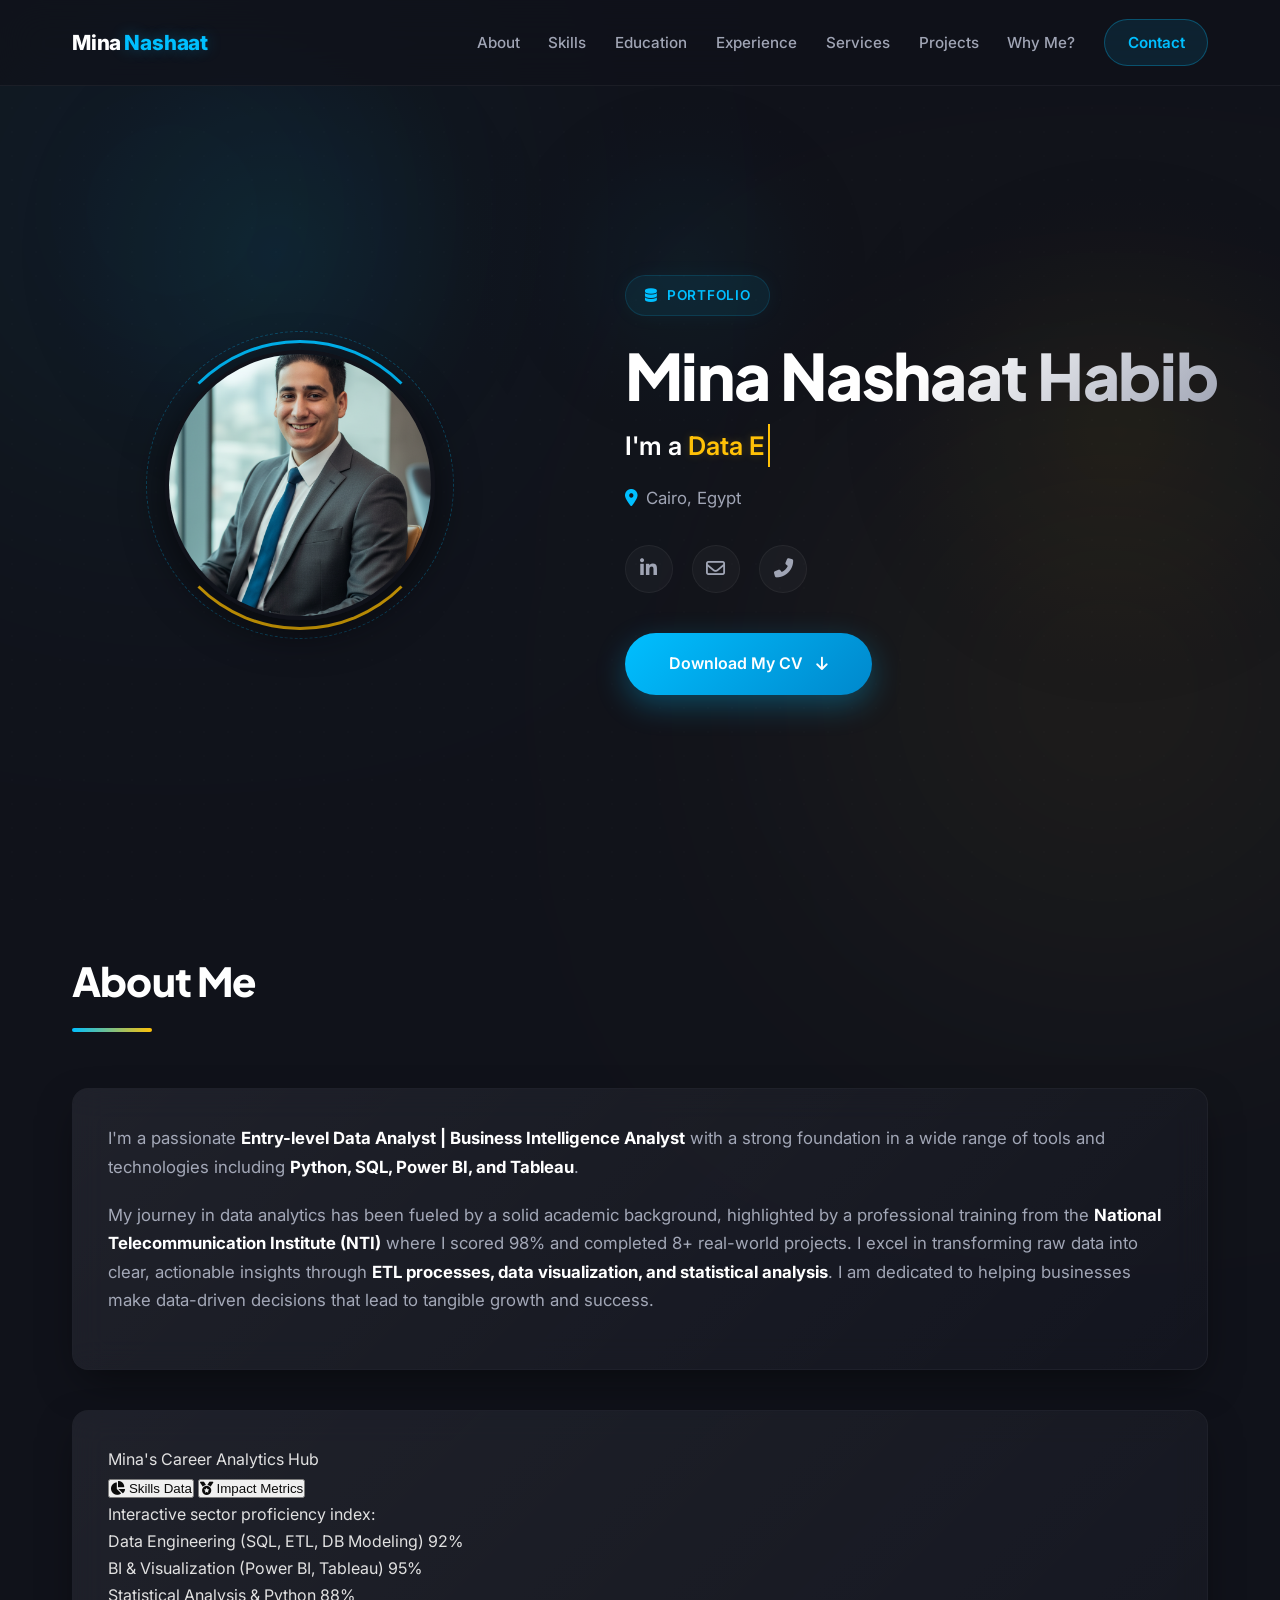
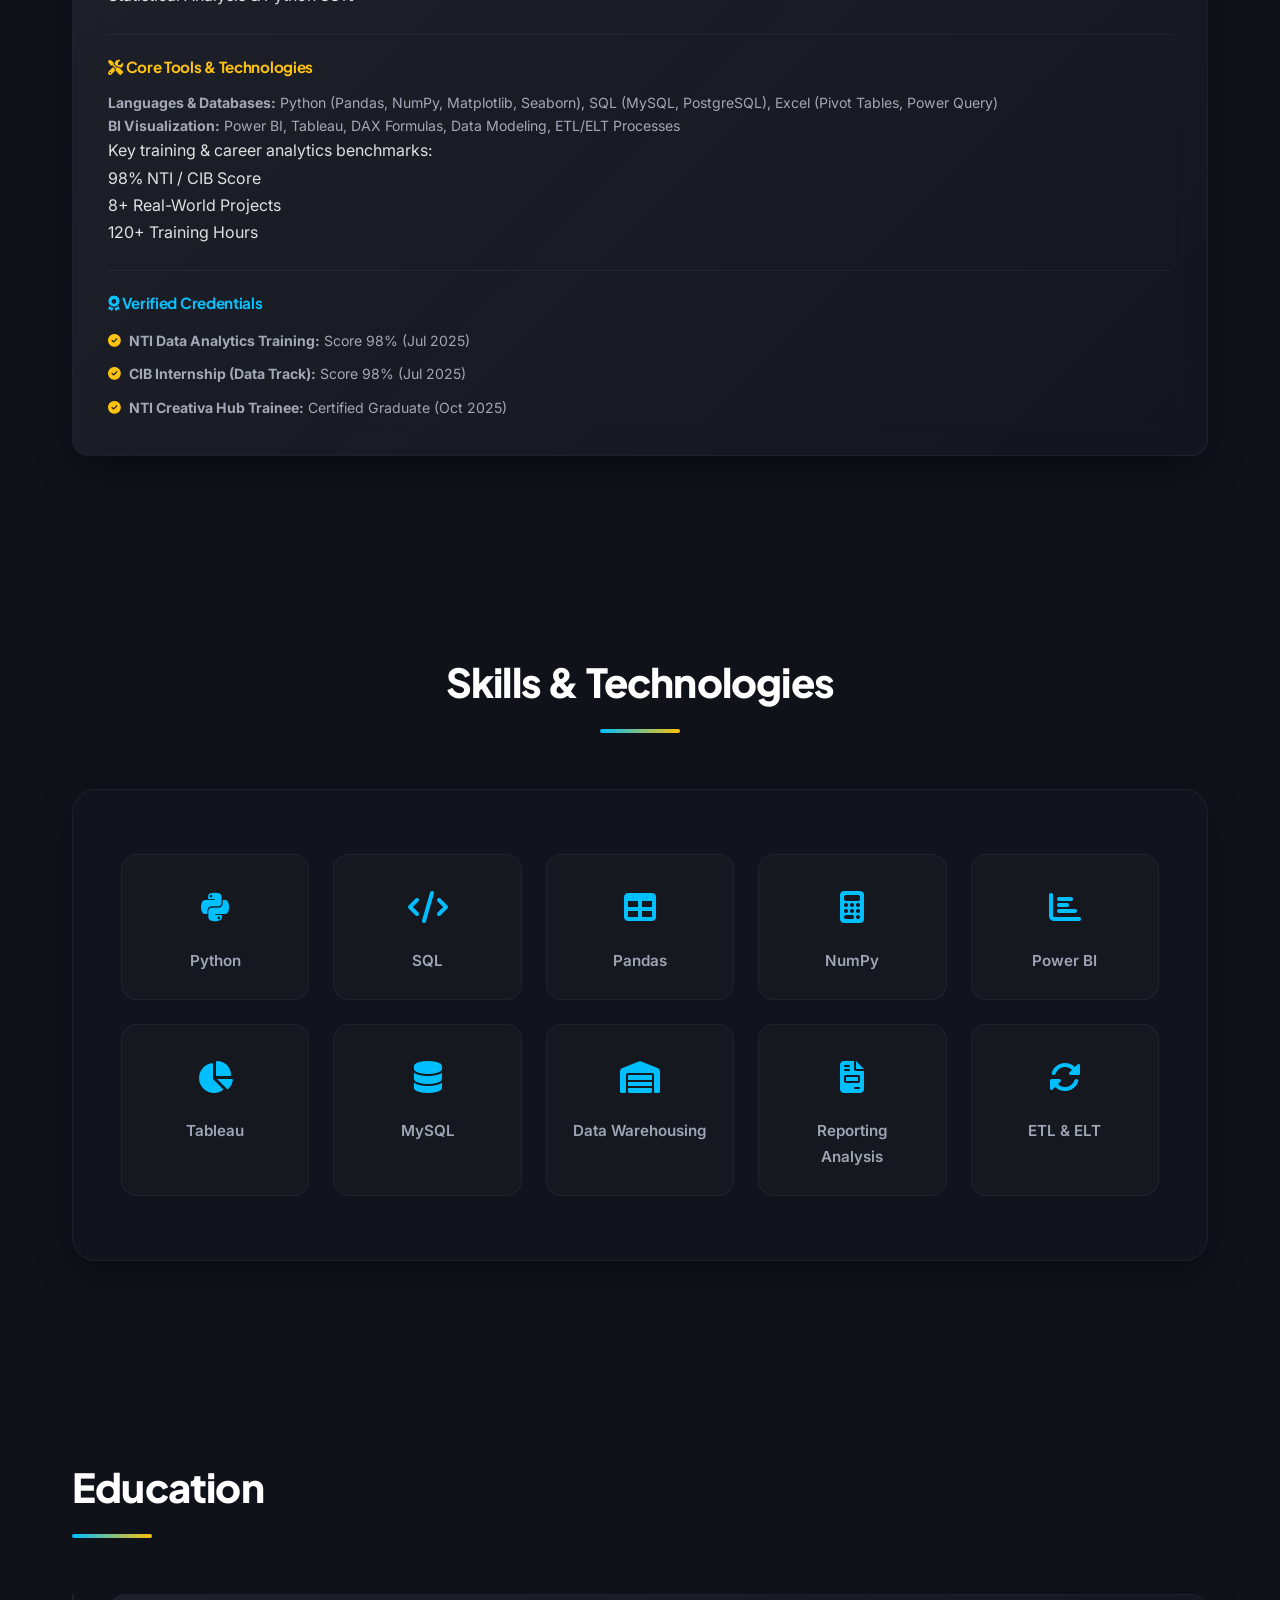
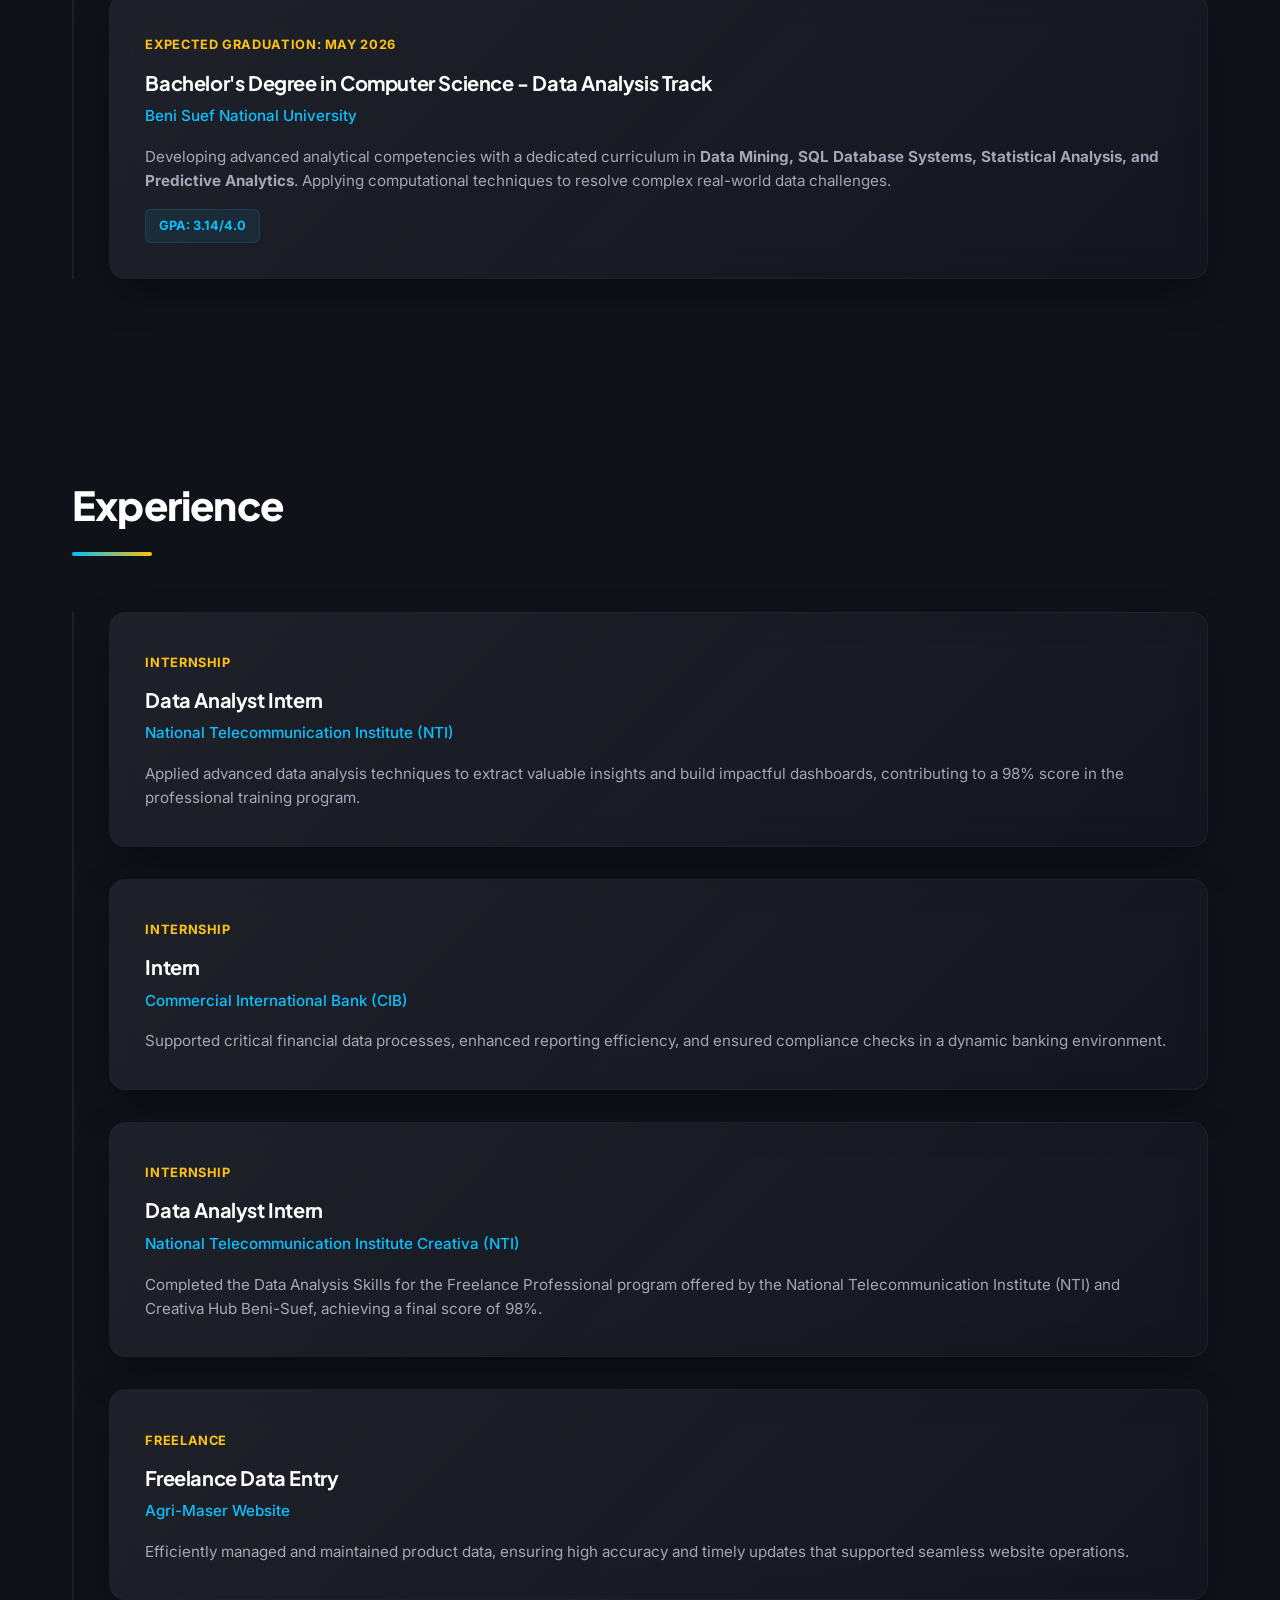
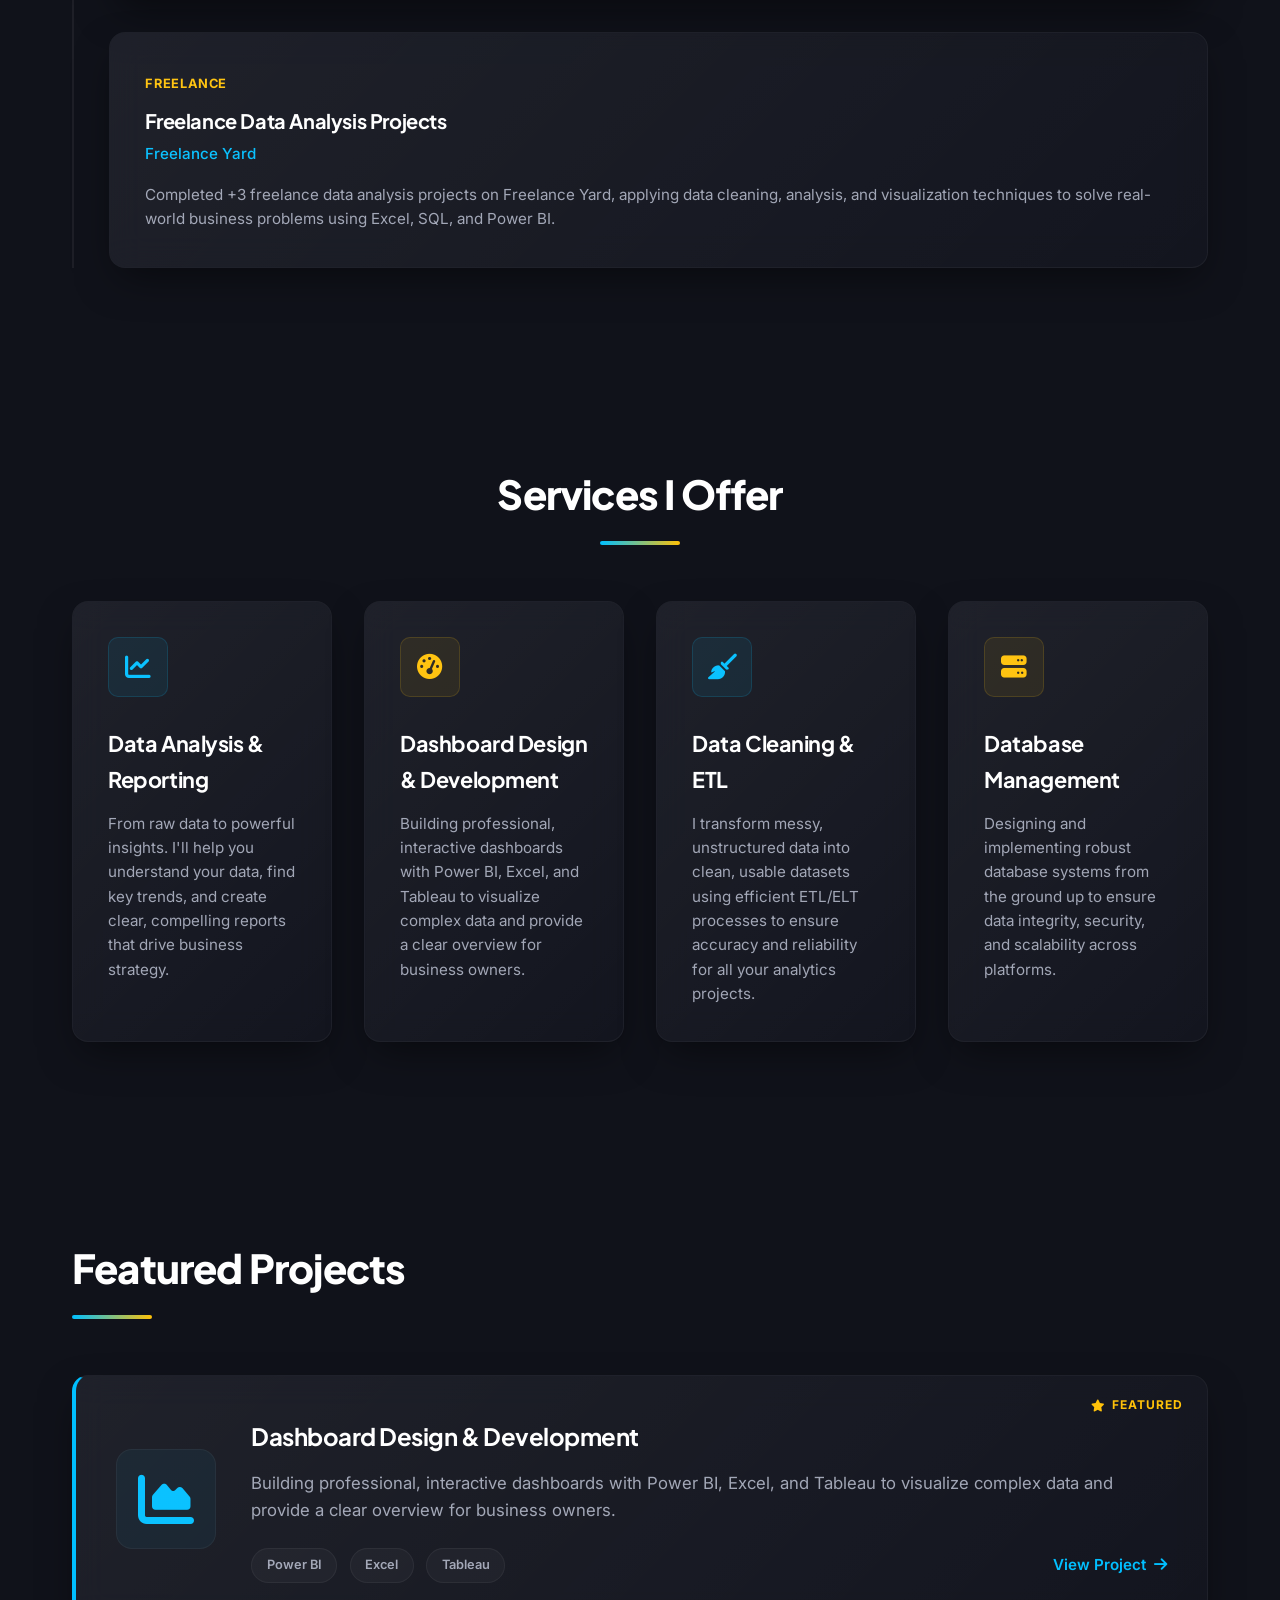
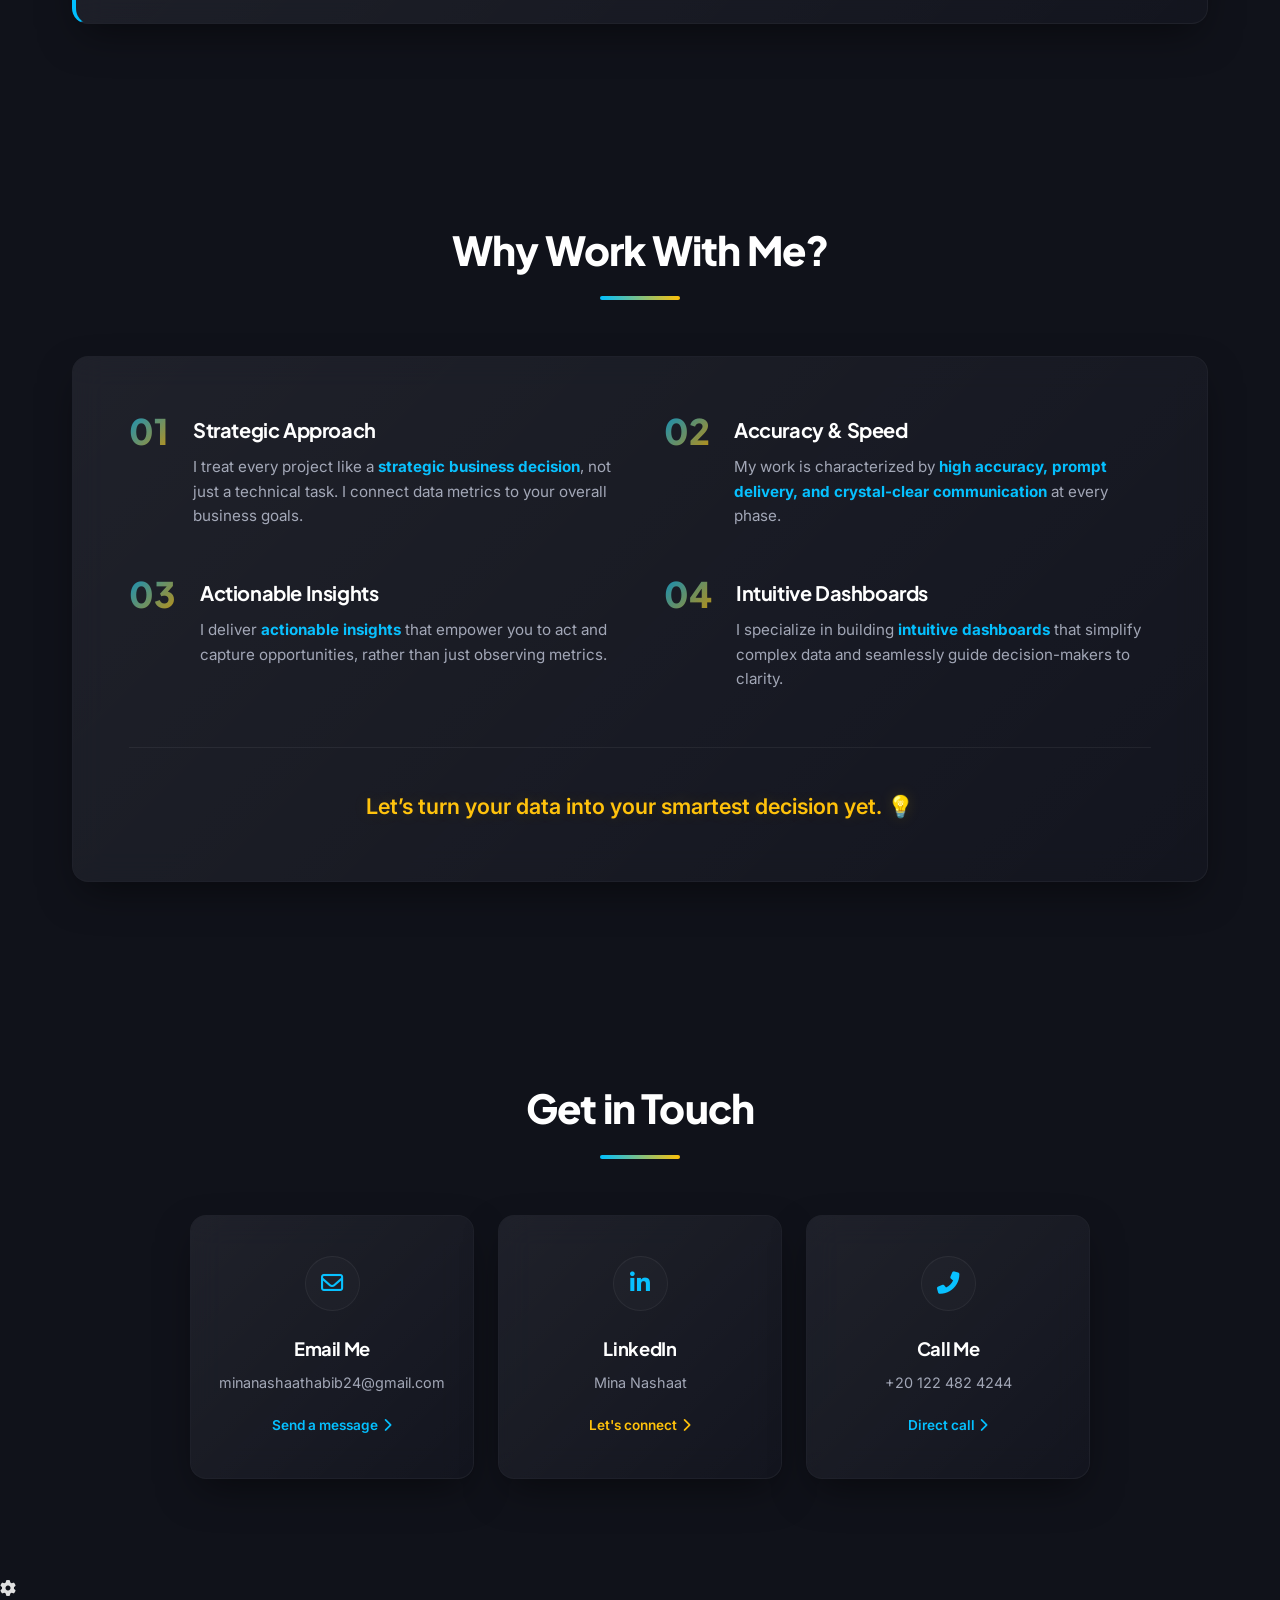
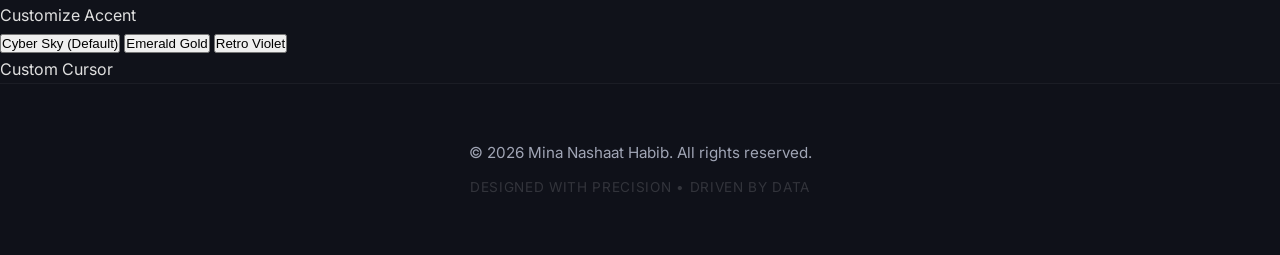
==== commit 4e2d19b4: "index.html" ====
--- a/index.html
+++ b/index.html
@@ -3,8 +3,8 @@
 <head>
     <meta charset="UTF-8">
     <meta name="viewport" content="width=device-width, initial-scale=1.0">
-    <title>Mina Nashaat Habib | Portfolio</title>
-    <meta name="description" content="Portfolio of Mina Nashaat - Entry-level Data Analyst, Business Intelligence Analyst, Data Engineer, and Data Scientist based in Cairo, Egypt. Discover services, projects, and insights.">
+    <title>Mina Nashaat Habib Botros | Portfolio</title>
+    <meta name="description" content="Portfolio of Mina Nashaat Habib Botros - Entry-level Data Analyst and Junior Data Analyst based in Cairo, Egypt. Discover services, projects, and insights.">
     
     <!-- Premium Fonts -->
     <link rel="preconnect" href="https://fonts.googleapis.com">
@@ -30,7 +30,7 @@
     <header>
         <nav class="nav-container">
             <div class="logo">
-                <span class="logo-text">Mina</span><span class="logo-accent">Nashaat</span><span class="logo-accent">Habib</span>
+                <span class="logo-text">Mina</span><span class="logo-accent">Nashaat</span>
             </div>
             <div class="nav-links">
                 <a href="#about" class="nav-link active">About</a>
@@ -95,6 +95,97 @@
                         My journey in data analytics has been fueled by a solid academic background, highlighted by a professional training from the <strong>National Telecommunication Institute (NTI)</strong> where I scored 98% and completed 8+ real-world projects. I excel in transforming raw data into clear, actionable insights through <strong>ETL processes, data visualization, and statistical analysis</strong>. I am dedicated to helping businesses make data-driven decisions that lead to tangible growth and success.
                     </p>
                 </div>
+
+                <!-- Interactive Data Analyst Dashboard Widget -->
+                <div class="interactive-dashboard card">
+                    <div class="dashboard-header">
+                        <div class="dashboard-title-wrapper">
+                            <span class="dashboard-dot pulsing"></span>
+                            <span class="dashboard-title">Mina's Career Analytics Hub</span>
+                        </div>
+                        <div class="dashboard-tabs">
+                            <button class="dash-tab-btn active" id="btn-tab-skills" onclick="switchDashboardTab('skills')"><i class="fas fa-chart-pie"></i> Skills Data</button>
+                            <button class="dash-tab-btn" id="btn-tab-milestones" onclick="switchDashboardTab('milestones')"><i class="fas fa-medal"></i> Impact Metrics</button>
+                        </div>
+                    </div>
+                    
+                    <div class="dashboard-content-box">
+                        <!-- Skills Tab Content -->
+                        <div id="dash-tab-skills" class="dash-content-pane active">
+                            <p class="dash-pane-intro">Interactive sector proficiency index:</p>
+                            <div class="interactive-chart-container">
+                                <div class="chart-metric-bar">
+                                    <div class="bar-info">
+                                        <span>Data Engineering (SQL, ETL, DB Modeling)</span>
+                                        <span class="bar-pct">92%</span>
+                                    </div>
+                                    <div class="bar-track">
+                                        <div class="bar-fill" style="width: 92%; background: linear-gradient(90deg, var(--accent-blue) 0%, var(--accent-yellow) 100%);"></div>
+                                    </div>
+                                </div>
+                                <div class="chart-metric-bar">
+                                    <div class="bar-info">
+                                        <span>BI & Visualization (Power BI, Tableau)</span>
+                                        <span class="bar-pct">95%</span>
+                                    </div>
+                                    <div class="bar-track">
+                                        <div class="bar-fill" style="width: 95%; background: linear-gradient(90deg, var(--accent-blue) 0%, var(--accent-yellow) 100%);"></div>
+                                    </div>
+                                </div>
+                                <div class="chart-metric-bar">
+                                    <div class="bar-info">
+                                        <span>Statistical Analysis & Python</span>
+                                        <span class="bar-pct">88%</span>
+                                    </div>
+                                    <div class="bar-track">
+                                        <div class="bar-fill" style="width: 88%; background: linear-gradient(90deg, var(--accent-blue) 0%, var(--accent-yellow) 100%);"></div>
+                                    </div>
+                                </div>
+                            </div>
+                            
+                            <div class="skills-detail-box" style="margin-top: 1.5rem; border-top: 1px solid var(--border-color); padding-top: 1.2rem;">
+                                <h4 style="font-size: 0.95rem; margin-bottom: 0.8rem; color: var(--accent-yellow);"><i class="fas fa-tools"></i> Core Tools & Technologies</h4>
+                                <p style="font-size: 0.88rem; color: var(--text-muted); line-height: 1.6;">
+                                    <strong>Languages & Databases:</strong> Python (Pandas, NumPy, Matplotlib, Seaborn), SQL (MySQL, PostgreSQL), Excel (Pivot Tables, Power Query)
+                                    <br>
+                                    <strong>BI Visualization:</strong> Power BI, Tableau, DAX Formulas, Data Modeling, ETL/ELT Processes
+                                </p>
+                            </div>
+                        </div>
+                        
+                        <!-- Milestones Tab Content -->
+                        <div id="dash-tab-milestones" class="dash-content-pane">
+                            <p class="dash-pane-intro">Key training & career analytics benchmarks:</p>
+                            <div class="metrics-grid">
+                                <div class="metric-mini-card">
+                                    <span class="metric-num">98%</span>
+                                    <span class="metric-lbl">NTI / CIB Score</span>
+                                </div>
+                                <div class="metric-mini-card">
+                                    <span class="metric-num">8+</span>
+                                    <span class="metric-lbl">Real-World Projects</span>
+                                </div>
+                                <div class="metric-mini-card">
+                                    <span class="metric-num">120+</span>
+                                    <span class="metric-lbl">Training Hours</span>
+                                </div>
+                            </div>
+                            
+                            <div class="milestones-detail-box" style="margin-top: 1.5rem; border-top: 1px solid var(--border-color); padding-top: 1.2rem; display: flex; flex-direction: column; gap: 0.6rem;">
+                                <h4 style="font-size: 0.95rem; margin-bottom: 0.2rem; color: var(--accent-blue);"><i class="fas fa-award"></i> Verified Credentials</h4>
+                                <div class="cert-item" style="font-size: 0.88rem; color: var(--text-muted); display: flex; align-items: center; gap: 0.5rem;">
+                                    <i class="fas fa-check-circle" style="color: var(--accent-yellow); font-size: 0.8rem;"></i> <span><strong>NTI Data Analytics Training:</strong> Score 98% (Jul 2025)</span>
+                                </div>
+                                <div class="cert-item" style="font-size: 0.88rem; color: var(--text-muted); display: flex; align-items: center; gap: 0.5rem;">
+                                    <i class="fas fa-check-circle" style="color: var(--accent-yellow); font-size: 0.8rem;"></i> <span><strong>CIB Internship (Data Track):</strong> Score 98% (Jul 2025)</span>
+                                </div>
+                                <div class="cert-item" style="font-size: 0.88rem; color: var(--text-muted); display: flex; align-items: center; gap: 0.5rem;">
+                                    <i class="fas fa-check-circle" style="color: var(--accent-yellow); font-size: 0.8rem;"></i> <span><strong>NTI Creativa Hub Trainee:</strong> Certified Graduate (Oct 2025)</span>
+                                </div>
+                            </div>
+                        </div>
+                    </div>
+                </div>
             </div>
         </section>
 
@@ -160,13 +251,13 @@
             <div class="timeline">
                 <div class="timeline-item card">
                     <div class="timeline-dot"></div>
-                    <span class="timeline-date">Expected Graduation: 2026</span>
-                    <h4 class="timeline-title">Bachelor of Computer Science</h4>
-                    <span class="timeline-subtitle">Beni Suief University</span>
+                    <span class="timeline-date">Expected Graduation: May 2026</span>
+                    <h4 class="timeline-title">Bachelor's Degree in Computer Science - Data Analysis Track</h4>
+                    <span class="timeline-subtitle">Beni Suef National University</span>
                     <p class="timeline-desc">
-                        Currently pursuing a Bachelor's degree in Computer Science with a strong focus on <strong>Data Analytics, Programming, and Database Systems</strong>. Developing solid problem-solving and analytical skills through academic and practical projects.
-                    </p>
-                    <div class="timeline-tag">CGPA: 3.14</div>
+                        Developing advanced analytical competencies with a dedicated curriculum in <strong>Data Mining, SQL Database Systems, Statistical Analysis, and Predictive Analytics</strong>. Applying computational techniques to resolve complex real-world data challenges.
+                    </p>
+                    <div class="timeline-tag">GPA: 3.14/4.0</div>
                 </div>
             </div>
         </section>
@@ -375,6 +466,38 @@
         <i class="fas fa-chevron-up"></i>
     </button>
 
+    <!-- Floating Interactive Theme Switcher Widget -->
+    <div class="theme-switcher-widget" id="themeSwitcher">
+        <div class="theme-switcher-toggle" id="themeToggleBtn">
+            <i class="fas fa-cog"></i>
+        </div>
+        <div class="theme-switcher-title">Customize Accent</div>
+        <div class="theme-options-grid">
+            <button class="theme-opt-btn active" data-theme="cyber">
+                <span class="theme-color-dot"></span>
+                <span>Cyber Sky (Default)</span>
+            </button>
+            <button class="theme-opt-btn" data-theme="emerald">
+                <span class="theme-color-dot"></span>
+                <span>Emerald Gold</span>
+            </button>
+            <button class="theme-opt-btn" data-theme="retro">
+                <span class="theme-color-dot"></span>
+                <span>Retro Violet</span>
+            </button>
+        </div>
+        <div class="cursor-toggle-wrapper">
+            <span class="toggle-switch-lbl">Custom Cursor</span>
+            <div class="toggle-switch-btn active" id="cursorToggleSwitch">
+                <div class="toggle-switch-knob"></div>
+            </div>
+        </div>
+    </div>
+
+    <!-- Custom Ambient Follow Cursor Elements -->
+    <div class="custom-cursor-dot" id="customCursorDot"></div>
+    <div class="custom-cursor-ring" id="customCursorRing"></div>
+
     <footer>
         <div class="footer-container">
             <p>&copy; 2026 Mina Nashaat Habib. All rights reserved.</p>
